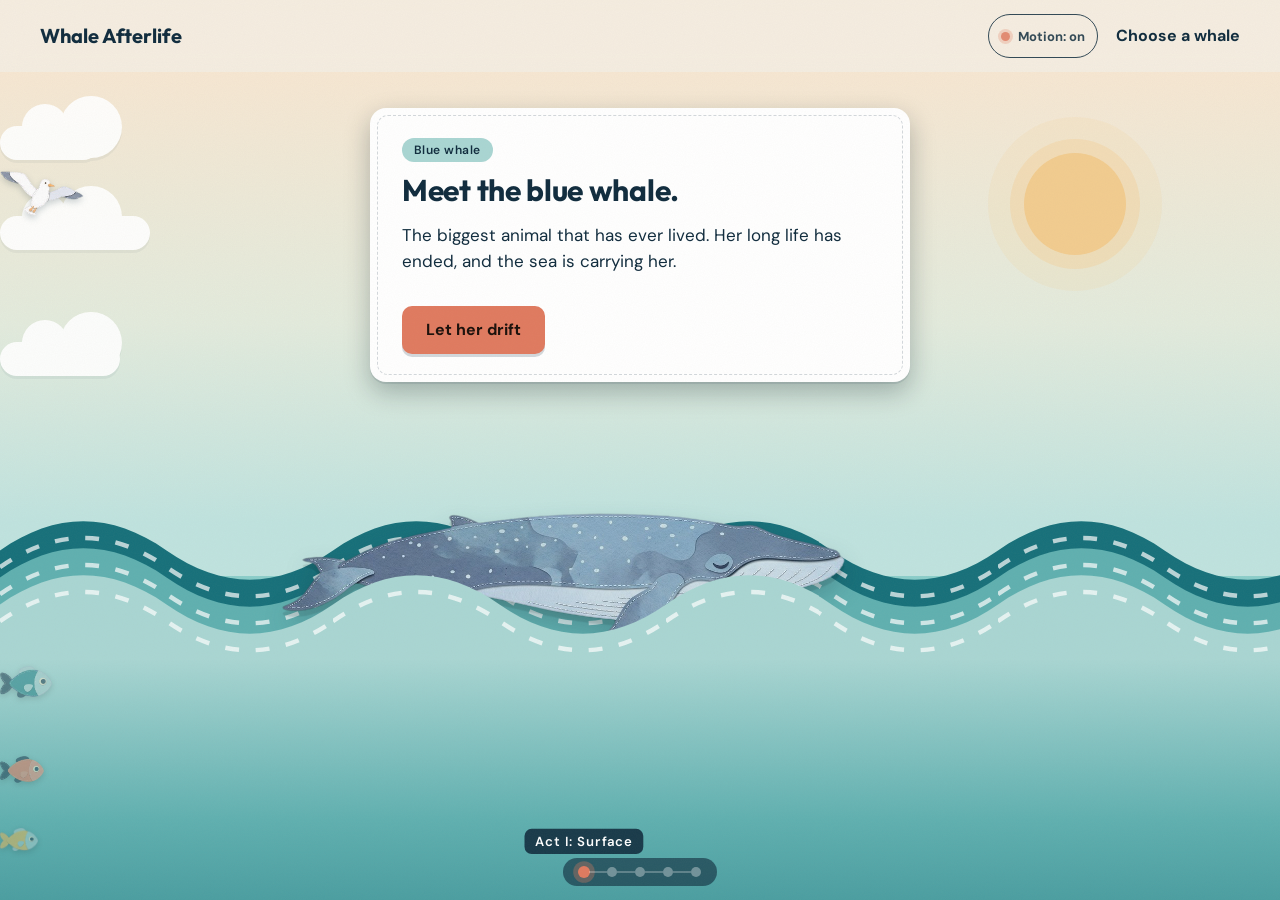
==== blue-whale.html @ c2fb545f "Quiet paper-theatre touch (curtain on scene changes, acts), Fin scenes replace each other with no sc" ====
<!doctype html>
<html lang="en">
<head>
  <meta charset="utf-8">
  <meta name="viewport" content="width=device-width, initial-scale=1">
  <title>Whale Afterlife · Blue whale</title>
  <meta name="description" content="A gentle, paper-cut story about the blue whale: she does not sink, she puffs up, and her story can go two very different ways.">
  <meta name="theme-color" content="#F4EEE3">
  <link rel="icon" type="image/svg+xml" href="favicon.svg">
  <link rel="preconnect" href="https://fonts.googleapis.com">
  <link rel="preconnect" href="https://fonts.gstatic.com" crossorigin>
  <link href="https://fonts.googleapis.com/css2?family=DM+Sans:wght@400;600;700&family=Outfit:wght@700&display=swap" rel="stylesheet">
  <script>
    /* motion preference: saved choice, else the system setting */
    (function () {
      var on;
      try { var m = localStorage.getItem('motion'); on = m ? m === 'on' : !matchMedia('(prefers-reduced-motion: reduce)').matches; }
      catch (e) { on = !matchMedia('(prefers-reduced-motion: reduce)').matches; }
      document.documentElement.setAttribute('data-motion', on ? 'on' : 'off');
    })();
  </script>
  <link rel="stylesheet" href="styles.css">
  <link rel="stylesheet" href="right.css">
  <link rel="stylesheet" href="blue.css">
</head>
<body class="page-right page-blue">

<a class="skip" href="#rw">Skip to the story</a>

<header class="nav" id="nav">
  <a class="logo" href="index.html" aria-label="Whale Afterlife, home">
    <span>Whale Afterlife</span>
  </a>
  <nav aria-label="Main">
    <button class="motion" id="motionToggle" type="button" aria-pressed="true" title="Turn animations on or off"><span class="motion__dot" aria-hidden="true"></span><span id="motionLabel">Motion: on</span></button>
    <a href="index.html#choose">Choose a whale</a>
  </nav>
</header>

<div class="stage-frame" id="stageFrame" aria-hidden="true"><i class="sf-drape sf-drape--l"></i><i class="sf-drape sf-drape--r"></i></div>

<main>
  <section class="rw" id="rw">

    <div class="rw-sky" aria-hidden="true">
      <i class="sun"></i><i class="cloud cl1"></i><i class="cloud cl2"></i><i class="cloud cl3"></i>
      <img class="gull gull--fly" data-sprite="gull-fly" alt="">
    </div>

    <!-- scene 1: open water -->
    <div class="rw-sea1" aria-hidden="true">
      <div class="rw-sea"></div>
      <div class="wave wave--b1" data-wave="#16707A"></div>
      <div class="wave wave--b2" data-wave="#5FB0B0"></div>
    </div>
    <div class="bubbles" data-bubbles="8" aria-hidden="true"></div>

    <!-- scene 2: a pebble beach in Alaska (switched on with one hard cut) -->
    <div class="bw-ak" aria-hidden="true">
      <div class="ak ak--far"></div>
      <div class="ak ak--near"></div>
      <div class="ak ak--forest"></div>
      <div class="ak ak--sea"></div>
      <img class="ak-berg" data-sprite="iceberg" alt="">
      <div class="ak-fill"></div>
      <div class="ak ak--beach"></div>
      <img class="ak-log" data-sprite="driftwood" alt="">
    </div>

    <!-- the whale, with the birds that visit her -->
    <div class="bw-group" id="group">
      <img class="bw-whale" id="whale" data-sprite="blue-whale" alt="A blue whale floating at the surface" width="1093" height="285">
      <img class="bird bird--gull1" data-sprite="gull-sit" alt="">
      <img class="bird bird--eagle" data-sprite="eagle-sit" alt="">
      <img class="bird bird--gull2" data-sprite="gull-sit" alt="">
      <img class="bird bird--raven" data-sprite="raven" alt="">
    </div>

    <div class="rw-front1" aria-hidden="true">
      <div class="wave wave--f1" data-wave="#A9D6D3" data-fill="linear-gradient(#A9D6D3 0, #5FB0B0 18vh, #16707A 50vh, #0F4A5C 100vh)"></div>
      <img class="swimmer r" style="--y: calc(var(--wl) + 14vh); --t: 44s; --d: -10s; --w: 52px" data-sprite="fish-teal" alt="">
      <img class="swimmer l" style="--y: calc(var(--wl) + 24vh); --t: 56s; --d: -28s; --w: 44px" data-sprite="fish-coral" alt="">
      <img class="swimmer r" style="--y: calc(var(--wl) + 32vh); --t: 62s; --d: -40s; --w: 38px" data-sprite="fish-mustard" alt="">
      <img class="bw-shark" data-sprite="shark" alt="">
      <img class="bw-fish bw-fish--1" data-sprite="fish-coral" alt="">
      <img class="bw-fish bw-fish--2" data-sprite="fish-mustard" alt="">
      <img class="bw-fish bw-fish--3" data-sprite="fish-teal" alt="">
    </div>

    <!-- people and machines on the beach -->
    <div class="bw-people" id="people" aria-hidden="true">
      <img class="pp tourist tourist--1" data-sprite="tourist-1" alt="">
      <img class="pp tourist tourist--2" data-sprite="tourist-2" alt="">
      <img class="pp tourist tourist--3" data-sprite="tourist-3" alt="">
      <img class="pp tourist tourist--4" data-sprite="tourist-4" alt="">
      <img class="pp crew-m crew-m--exc" data-sprite="excavator" alt="">
      <img class="pp crew-m crew-m--truck" data-sprite="dump-truck" alt="">
      <img class="pp crew-m crew-m--w1" data-sprite="worker-1" alt="">
      <img class="pp crew-m crew-m--w2" data-sprite="worker-2" alt="">
    </div>
    <div class="rw-hearts" id="hearts" aria-hidden="true"><i>♥</i><i>♥</i><i>♥</i><i>♥</i><i>♥</i></div>

    <h1 class="sr-only">The blue whale after death</h1>
    <h2 class="sr-only">The story, step by step</h2>
    <div class="caps caps--top rw-caps" aria-live="polite">
      <div class="cap paper-card" data-step="0">
        <span class="chip">Blue whale</span>
        <h3>Meet the blue whale.</h3>
        <p>The biggest animal that has ever lived. Her long life has ended, and the sea is carrying her.</p>
        <button class="btn btn--accent" data-act="start">Let her drift</button>
      </div>
      <div class="cap paper-card" data-step="1">
        <span class="chip">Doesn't sink</span>
        <h3>She puffs up like a balloon.</h3>
        <p>Gases make her body swell, so she floats for a long time instead of sinking.</p>
        <button class="btn btn--accent" data-act="ask">What happens next?</button>
      </div>
      <div class="cap paper-card" data-step="2">
        <span class="chip">A floating feast</span>
        <h3>Guests from the sky and the sea.</h3>
        <p>Gulls, an eagle and a raven land on her. Sharks and fish gather underneath. For them, she is a banquet.</p>
        <button class="btn btn--accent" data-act="a2">And then?</button>
      </div>
      <div class="cap paper-card" data-step="3">
        <span class="chip">Nothing is wasted</span>
        <h3>She feeds the whole sea.</h3>
        <p>Everything she leaves behind becomes a meal for someone. Even the biggest goodbye feeds many.</p>
        <div class="rw-actions">
          <button class="btn btn--accent" data-act="recap">Her story in short</button>
          <button class="btn btn--soft" data-act="shore2">Try the other way</button>
        </div>
      </div>
      <div class="cap paper-card" data-step="4">
        <span class="chip">Washed ashore</span>
        <h3>The waves bring her to Alaska.</h3>
        <p>She comes to rest on a quiet pebble beach, under snowy mountains.</p>
        <button class="btn btn--accent" data-act="b2">Who comes to see?</button>
      </div>
      <div class="cap paper-card" data-step="5">
        <span class="chip">Curious visitors</span>
        <h3>People come to see her.</h3>
        <p>Not everyone gets to meet a whale this big. They bring binoculars, cameras and warm coats.</p>
        <button class="btn btn--accent" data-act="b3">And then?</button>
      </div>
      <div class="cap cap--quiet paper-card" data-step="6">
        <span class="chip">A careful crew</span>
        <h3>She cannot stay on the beach.</h3>
        <p>So a careful crew takes her away piece by piece and recycles what they can.</p>
      </div>
      <div class="cap paper-card" data-step="7">
        <span class="chip">The beach is quiet again</span>
        <h3>Nothing was wasted.</h3>
        <p>People remember the day they saw the biggest animal on Earth, and the beach is clean and calm.</p>
        <div class="rw-actions">
          <button class="btn btn--accent" data-act="recap">Her story in short</button>
          <button class="btn btn--soft" data-act="animals2">Try the other way</button>
        </div>
      </div>
    </div>
  </section>

  <!-- the ending: both roads in short, and where to learn more -->
  
</main>

<!-- the choice: animals or the shore -->
<div class="modal" id="rwModal" role="dialog" aria-modal="true" aria-label="What happens next?" hidden>
  <div class="modal__backdrop" data-close></div>
  <div class="modal__box">
    <button class="modal__close" type="button" data-close aria-label="Close">×</button>
    <div id="flow" class="flow">
      <div class="flow-panel paper-card" id="q1">
        <p class="eyebrow">Your choice</p>
        <h2>What happens next?</h2>
        <p class="muted">A floating whale does not stay alone for long.</p>
        <div class="options">
          <button class="option" data-act="animals">
            <span class="option__title">Animals find her</span>
            <span class="option__sub">Birds, sharks and fish</span>
          </button>
          <button class="option" data-act="shore">
            <span class="option__title">The sea carries her ashore</span>
            <span class="option__sub">To a beach in Alaska</span>
          </button>
        </div>
      </div>
    </div>
  </div>
</div>

<nav class="journey" id="journey" aria-label="Story progress">
  <ol>
    <li><span>Act I: Surface</span></li>
    <li><span>Act II: Puffing up</span></li>
    <li><span>Act III: Her path</span></li>
    <li><span>Act IV: Visitors</span></li>
    <li><span>Act V: The end</span></li>
  </ol>
</nav>

<!-- the ending: the whole story in short, in its own window -->
<div class="modal" id="recapModal" role="dialog" aria-modal="true" aria-label="Her story, in short" hidden>
  <div class="modal__backdrop" data-close></div>
  <div class="modal__box">
    <button class="modal__close" type="button" data-close aria-label="Close">×</button>
    <div class="paper-card outro-card center">
        <p class="eyebrow">Her story, in short</p>
        <h2>Two roads, and nothing is wasted.</h2>
        <p>A blue whale does not sink at once. Gases lift her to the surface, and from there her story can go two ways.</p>
        <p class="road">At sea</p>
        <ol class="timeline" aria-label="The road at sea">
          <li><strong>Afloat</strong><span>Gases keep her at the surface</span></li>
          <li><strong>Guests</strong><span>Birds, sharks and fish come to feed</span></li>
          <li><strong>Later</strong><span>When the gas is gone she sinks and keeps feeding the deep</span></li>
        </ol>
        <p class="road">On the shore</p>
        <ol class="timeline" aria-label="The road to the shore">
          <li><strong>Ashore</strong><span>The waves bring her to a quiet beach</span></li>
          <li><strong>Visitors</strong><span>People come to see the biggest animal on Earth</span></li>
          <li><strong>Crew</strong><span>Experts take her away piece by piece</span></li>
        </ol>
        <p class="thanks">Thank you, biggest friend.</p>
        <div class="outro-actions">
          <a class="btn btn--accent" href="index.html#choose">Choose another whale</a>
          <a class="btn btn--soft" href="blue-whale.html">Watch again</a>
        </div>
        <p class="small">Want to read more? <a href="https://www.frontiersin.org/articles/10.3389/fmars.2020.00333/full" target="_blank" rel="noopener">Why dead whales float (Frontiers)</a> · <a href="https://www.livescience.com/59098-decomposed-sea-monster-just-a-whale.html" target="_blank" rel="noopener">Live Science</a> · <a href="https://www.fisheries.noaa.gov/feature-story/47-foot-fin-whale-found-washed-ashore-near-anchorage" target="_blank" rel="noopener">NOAA: a whale ashore near Anchorage</a> · <a href="https://adn.com/alaska-news/wildlife/2016/05/30/what-do-you-do-with-a-50-foot-long-whale-carcass-in-a-busy-harbor-town" target="_blank" rel="noopener">Anchorage Daily News</a></p>
      </div>
  </div>
</div>

<script src="stage.js"></script>
<script src="recap.js"></script>
<script src="blue.js"></script>
</body>
</html>
---- styles.css ----
/* ===== Whale Afterlife · Deep Reef tokens ===== */
:root {
  --primary: #0F2B3D;
  --on-primary: #FFFFFF;
  --secondary: #16707A;
  --tertiary: #E07A5F;
  --tertiary-hover: #D0664B;
  --on-tertiary: #1A0F0A;
  --soft: #A9D6D3;
  --on-soft: #0F2B3D;
  --bg: #F4EEE3;
  --surface: #FFFFFF;
  --surface-alt: #EAF3F1;
  --muted: #4E6470;
  --outline: #DCD5C8;

  --r-md: 10px;
  --r-lg: 16px;
  --shadow-card: 0 6px 20px rgba(15, 43, 61, .08);
  --shadow-paper: 0 2px 0 rgba(15, 43, 61, .10), 0 10px 26px rgba(5, 20, 32, .28);

  --font-head: "Outfit", system-ui, sans-serif;
  --font-body: "DM Sans", system-ui, sans-serif;

  --pad: 20px;
  --nav-h: 72px;
  --nav-bg: var(--bg);
  --nav-fg: var(--primary);
}

*, *::before, *::after { box-sizing: border-box; }
html { scroll-behavior: smooth; -webkit-text-size-adjust: 100%; }
body {
  margin: 0;
  background: var(--bg);
  color: var(--primary);
  font: 400 16px/1.6 var(--font-body);
  overflow-x: hidden;
}
img, svg { display: block; max-width: 100%; }
.sprite { position: absolute; width: 0; height: 0; overflow: hidden; }

/* subtle paper grain over everything */
body::after {
  content: "";
  position: fixed; inset: 0; z-index: 60; pointer-events: none;
  opacity: .10;
  background-image: url("data:image/svg+xml,%3Csvg xmlns='http://www.w3.org/2000/svg' width='220' height='220'%3E%3Cfilter id='n'%3E%3CfeTurbulence type='fractalNoise' baseFrequency='.9' numOctaves='2' seed='3'/%3E%3CfeColorMatrix values='0 0 0 0 .45  0 0 0 0 .4  0 0 0 0 .32  0 0 0 .55 0'/%3E%3C/filter%3E%3Crect width='220' height='220' filter='url(%23n)'/%3E%3C/svg%3E");
}

h1, h2, h3 { font-family: var(--font-head); font-weight: 700; margin: 0; }
h1 { font-size: clamp(38px, 7vw, 64px); line-height: 1.05; letter-spacing: -.02em; }
h2 { font-size: clamp(26px, 4vw, 40px); line-height: 1.12; letter-spacing: -.015em; }
h3 { font-size: clamp(20px, 2.6vw, 26px); line-height: 1.2; letter-spacing: -.01em; }
p { margin: 0 0 1em; }
a { color: var(--secondary); }
.muted { color: var(--muted); }
.small { font-size: 14px; color: var(--muted); margin: 22px 0 0; }
.wrap { width: min(1200px, 100% - var(--pad) * 2); margin-inline: auto; }
.narrow { width: min(720px, 100% - var(--pad) * 2); }
.center { text-align: center; }

:focus-visible { outline: 3px solid var(--secondary); outline-offset: 3px; border-radius: 6px; }
.skip { position: absolute; left: 12px; top: -60px; z-index: 100; background: var(--primary); color: #fff; padding: 10px 16px; border-radius: var(--r-md); }
.skip:focus { top: 12px; }

/* ===== Nav ===== */
.nav {
  position: fixed; inset: 0 0 auto 0; z-index: 50; height: var(--nav-h);
  display: flex; align-items: center; justify-content: space-between;
  padding-inline: max(var(--pad), calc((100vw - 1200px) / 2));
  background: color-mix(in srgb, var(--nav-bg) 88%, transparent);
  -webkit-backdrop-filter: blur(10px); backdrop-filter: blur(10px);
  color: var(--nav-fg);
  transition: background .5s, color .5s;
}
.nav a { color: inherit; text-decoration: none; font-weight: 700; }
.nav nav { display: flex; align-items: center; gap: 18px; }
.motion { display: inline-flex; align-items: center; gap: 8px; font: 700 13px/1 var(--font-body); color: inherit; background: transparent;
  border: 1.5px solid currentColor; border-radius: 9999px; padding: 8px 12px; cursor: pointer; opacity: .85; transition: opacity .2s, background-color .2s; }
.motion:hover { opacity: 1; background: color-mix(in srgb, currentColor 12%, transparent); }
.motion__dot { width: 9px; height: 9px; border-radius: 50%; background: var(--tertiary); box-shadow: 0 0 0 3px color-mix(in srgb, var(--tertiary) 30%, transparent); }
.motion[aria-pressed="false"] .motion__dot { background: var(--muted); box-shadow: none; }
.sr-only { position: absolute; width: 1px; height: 1px; margin: -1px; padding: 0; overflow: hidden; clip: rect(0 0 0 0); white-space: nowrap; border: 0; }
.nav .logo, .motion { min-height: 44px; }
.small a { display: inline-block; padding: 12px 4px; margin: -12px 0; }
@media (max-width: 480px) { .motion { padding: 7px 10px; } .nav nav { gap: 10px; } .nav nav a { display: none; } }
.logo { display: inline-flex; align-items: center; gap: 10px; font: 700 20px/1 var(--font-head); }
.logo svg { color: var(--secondary); transition: color .5s; }
body.in-story { --nav-bg: #0F2B3D; --nav-fg: #fff; }
body.in-story .logo svg { color: var(--soft); }

/* ===== Eyebrow, chips, buttons, paper cards ===== */
.eyebrow {
  font: 700 13px/1.2 var(--font-body); letter-spacing: .08em; text-transform: uppercase;
  color: var(--secondary); margin: 0 0 12px;
}
.chip {
  display: inline-block; background: var(--soft); color: var(--on-soft);
  font: 600 12px/1.2 var(--font-body); letter-spacing: .04em;
  padding: 5px 12px; border-radius: 9999px; margin-bottom: 10px;
}
.chip--quiet { background: var(--surface-alt); color: var(--muted); }

.btn {
  display: inline-flex; align-items: center; justify-content: center;
  min-height: 48px; padding: 14px 24px; border: 0; cursor: pointer;
  border-radius: var(--r-md); text-decoration: none;
  font: 700 16px/1.2 var(--font-body);
  transition: transform .15s ease, background-color .15s ease, box-shadow .15s ease;
  box-shadow: 0 3px 0 rgba(15, 43, 61, .18);
}
.btn:hover { transform: translateY(-2px); }
.btn:active { transform: translateY(1px); box-shadow: 0 1px 0 rgba(15, 43, 61, .18); }
.btn--accent { background: var(--tertiary); color: var(--on-tertiary); }
.btn--accent:hover { background: var(--tertiary-hover); }
.btn--soft { background: var(--soft); color: var(--on-soft); }

.paper-card {
  position: relative;
  background: var(--surface); color: var(--primary);
  border-radius: var(--r-lg); padding: 24px 26px;
  box-shadow: var(--shadow-paper);
}
.paper-card::before { /* stitched edge */
  content: ""; position: absolute; inset: 7px; border-radius: 11px;
  border: 1.5px dashed rgba(15, 43, 61, .18); pointer-events: none;
}
.paper-card > * { position: relative; }
.paper-card h2, .paper-card h3 { margin-bottom: .45em; }
.paper-card p:last-child { margin-bottom: 0; }

/* ===== Hero ===== */
.hero { padding: calc(var(--nav-h) + 56px) 0 230px; background: var(--bg); position: relative; }
.hero h1 { margin-bottom: 18px; }
.lede { font-size: clamp(17px, 2vw, 20px); line-height: 1.65; color: var(--muted); max-width: 620px; margin-bottom: 44px; }
.cards { display: grid; grid-template-columns: repeat(4, 1fr); gap: 24px; }
.card {
  position: relative; background: var(--surface); border-radius: var(--r-lg); padding: 24px;
  box-shadow: var(--shadow-card); display: flex; flex-direction: column;
  transition: transform .3s ease, box-shadow .3s ease;
}
.card::before { content: ""; position: absolute; inset: 7px; border-radius: 11px; border: 1.5px dashed var(--outline); pointer-events: none; }
.card > * { position: relative; }
.card--ready:hover { transform: translateY(-6px) rotate(-.6deg); box-shadow: 0 16px 34px rgba(15, 43, 61, .16); }
.card--ready:hover .card__art img { transform: translateX(6px) rotate(-2deg); }
.card__art { height: 110px; display: grid; place-items: center; margin: 6px 0 16px; background: var(--surface-alt); border-radius: var(--r-md); padding: 14px; overflow: hidden; }
.card__art img { width: 100%; height: auto; transition: transform .4s ease; filter: drop-shadow(0 4px 0 rgba(15, 43, 61, .12)); }
.card--soon .card__art img { filter: brightness(0) opacity(.1); }
.card h2 { font-size: 26px; margin-bottom: 6px; }
.card .muted { font-size: 15px; margin-bottom: 18px; }
.card__foot { margin-top: auto; display: flex; align-items: center; justify-content: space-between; gap: 10px; flex-wrap: wrap; }
.card__foot .chip { margin: 0; }
.card--soon { opacity: .85; }

/* ===== Story: shared ===== */
.story { position: relative; margin-top: -90px; overflow-x: clip; }
.story > section { position: relative; }
.story > section > .wrap { position: relative; z-index: 2; }
.story > section > .stage { z-index: 2; }

/* per-section gradient pieces so colours run continuously and sections can unlock later */
.s-surface { background: linear-gradient(#A9D6D3 0, #8CCFCB 100%); padding: 110px 0 120px; }
.s-descent { background: linear-gradient(#8CCFCB 0, #2F8E96 38%, #16707A 55%, #0F4A5C 82%, #0F3A4E 100%); }
.s-choices { background: linear-gradient(#0F3A4E 0, #0F2B3D 100%); padding: 110px 0 140px; }
.s-feast { background: linear-gradient(#0F2B3D 0, #0B2231 100%); }
.s-cave { background: linear-gradient(#0B2231 0, #0A1E2C 100%); }
.s-outro { background: #0A1E2C; padding: 100px 0 140px; }
.gated { display: none; }
body.unlocked .gate-feast, body.cave-open .gate-cave, body.finished .gate-outro { display: block; }
/* each scene replaces the last: nothing to scroll back to, no empty gaps between scenes */
body.unlocked .fin-lead, body.unlocked .s-surface, body.unlocked .s-descent, body.cave-open .s-feast { display: none; }

.scrub { height: var(--h, 300vh); }
.stage { position: sticky; top: 0; height: 100vh; height: 100dvh; overflow: hidden; }


/* surface: swimming whale + intro */
.surface-body { display: grid; gap: 34px; justify-items: center; }
.swim { position: relative; width: min(900px, 94vw); animation: bob 7s ease-in-out infinite; }
.swim > img:first-child { width: 100%; height: auto; filter: drop-shadow(0 6px 0 rgba(15, 43, 61, .12)) drop-shadow(0 18px 20px rgba(15, 43, 61, .25)); }
.swim__fish { position: absolute; width: 90px; height: auto; opacity: .95; filter: drop-shadow(0 4px 4px rgba(15, 43, 61, .25)); }
.swim__fish.f1 { left: 4%; top: 78%; animation: dart 6s ease-in-out infinite alternate; }
.swim__fish.f2 { left: 22%; top: 96%; width: 60px; animation: dart 8s ease-in-out -2s infinite alternate; }
.swim__fish.f3 { right: 6%; top: -10%; width: 52px; animation: dart 7s ease-in-out -4s infinite alternate-reverse; }
@keyframes bob { 0%, 100% { transform: translateY(0) rotate(-.6deg); } 50% { transform: translateY(-14px) rotate(.8deg); } }
@keyframes dart { from { transform: translateX(-14px) translateY(0); } to { transform: translateX(26px) translateY(-8px); } }
.intro-card { max-width: 560px; text-align: center; }
.hint { color: var(--secondary); font-weight: 700; margin-top: 14px; animation: nudge 1.8s ease-in-out infinite; }
@keyframes nudge { 50% { transform: translateY(6px); } }

/* captions */
.caps { position: absolute; left: 0; right: 0; z-index: 4; display: flex; justify-content: center; padding-inline: var(--pad); pointer-events: none; }
.caps--bottom { bottom: calc(7vh + 30px); }
.caps--bottom .cap { bottom: 0; }
.caps--top .cap { top: 0; }
.caps--top { top: calc(var(--nav-h) + 4vh); }
.cap { position: absolute; width: min(500px, 100%); opacity: 0; transform: translateY(14px) scale(.98); transition: opacity .3s ease, transform .3s ease; }
.caps--top .cap { transform: translateY(-14px) scale(.98); }
.cap.on { opacity: 1; transform: none; }

/* descent */
.fall { position: absolute; inset: 0; display: grid; place-items: center; }
.fall img { width: min(82vw, 800px, 120vh); height: auto; will-change: transform; filter: drop-shadow(0 6px 0 rgba(0, 0, 0, .12)) drop-shadow(0 20px 22px rgba(0, 0, 0, .3)); }

/* choices */
.flow { position: relative; }
.flow-panel { animation: rise .5s ease both; }
.flow-panel[hidden] { display: none; }
@keyframes rise { from { opacity: 0; transform: translateY(16px); } }
.options { display: grid; grid-template-columns: 1fr 1fr; gap: 16px; margin-top: 22px; }
.option {
  text-align: left; cursor: pointer; font: inherit; color: var(--primary);
  background: var(--surface-alt); border: 2px solid transparent; border-radius: var(--r-md);
  padding: 20px; display: grid; gap: 4px; transition: transform .15s ease, border-color .15s ease, background-color .15s ease;
}
.option:hover { transform: translateY(-3px); border-color: var(--secondary); background: #fff; }
.option__title { font: 700 20px/1.2 var(--font-head); }
.option__sub { color: var(--muted); font-size: 15px; }
.flow-panel .btn { margin-top: 20px; }

/* feast */
.whale-wrap {
  position: absolute; left: 50%; bottom: 13vh; z-index: 3;
  width: min(94vw, 1100px, 150vh); aspect-ratio: 1835 / 467;
  margin-left: calc(min(94vw, 1100px, 150vh) / -2);
  --eat: -14;
  will-change: transform;
}
.whale-wrap > * { position: absolute; inset: 0; width: 100%; height: 100%; }
.whale-wrap .body {
  filter: drop-shadow(0 6px 0 rgba(0, 0, 0, .14)) drop-shadow(0 16px 18px rgba(0, 0, 0, .32));
  -webkit-mask-image: linear-gradient(to right, transparent calc(var(--eat) * 1%), #000 calc(var(--eat) * 1% + 14%));
          mask-image: linear-gradient(to right, transparent calc(var(--eat) * 1%), #000 calc(var(--eat) * 1% + 14%));
}
.whale-wrap .skeleton {
  filter: drop-shadow(0 4px 0 rgba(0, 0, 0, .18)) drop-shadow(0 10px 12px rgba(0, 0, 0, .3));
  /* only visible where the body has been eaten away */
  -webkit-mask-image: linear-gradient(to right, #000 calc(var(--eat) * 1%), transparent calc(var(--eat) * 1% + 14%));
          mask-image: linear-gradient(to right, #000 calc(var(--eat) * 1%), transparent calc(var(--eat) * 1% + 14%));
}
.swarm {
  inset: auto; top: 12%; left: calc(var(--eat) * 1%); width: 17%; height: 70%;
  transform: translateX(-50%); opacity: 0; transition: opacity .3s; pointer-events: none;
}
.swarm.on { opacity: 1; }
.sf { position: absolute; width: 56%; height: auto; filter: drop-shadow(0 3px 3px rgba(0, 0, 0, .3));
  animation: swimFwd var(--sd, 3s) linear infinite, tailWag .9s ease-in-out infinite alternate; animation-delay: var(--sdl, 0s), 0s; }
.s1 { left: 0; top: 4%; --sd: 3.1s; --sdl: -.4s; }
.s2 { left: 38%; top: 26%; width: 46%; --sd: 2.6s; --sdl: -1.2s; }
.s3 { left: 6%; top: 46%; width: 50%; --sd: 3.4s; --sdl: -2s; }
.s4 { left: 44%; top: 64%; width: 40%; --sd: 2.9s; --sdl: -.9s; }
.s5 { left: 0; top: 82%; width: 38%; --sd: 3.7s; --sdl: -2.6s; }
.s6 { left: 40%; top: 84%; width: 36%; --sd: 2.4s; --sdl: -1.5s; }
@keyframes swimFwd {
  0%   { translate: -46px 0; opacity: 0; }
  14%  { opacity: 1; }
  86%  { opacity: 1; }
  100% { translate: 46px -3px; opacity: 0; }
}
@keyframes tailWag { from { transform: translateY(-3px) rotate(-2deg); } to { transform: translateY(3px) rotate(2deg); } }


/* outro */
.outro-card { padding: 38px 34px 34px; }
.outro-actions { display: flex; gap: 14px; justify-content: center; flex-wrap: wrap; margin-top: 26px; }
.outro-card .btn { margin-top: 0; }
.footer { background: var(--primary); color: #fff; padding: 64px 24px; text-align: center; font-size: 14px; }
.footer p { margin: 0; opacity: .8; }

/* ===== Ambient fixed layers ===== */
.rays, .snow, .depth { opacity: 0; transition: opacity .6s ease; pointer-events: none; }
.rays {
  position: fixed; inset: 0; z-index: 1;
  background: repeating-linear-gradient(104deg, rgba(255, 255, 255, .1) 0 46px, rgba(255, 255, 255, 0) 46px 150px);
  -webkit-mask-image: linear-gradient(#000, transparent 75%); mask-image: linear-gradient(#000, transparent 75%);
}
.snow { position: fixed; inset: 0; z-index: 1; overflow: hidden; }
.snow i { position: absolute; bottom: -12px; border-radius: 50%; background: #fff; animation: rise-snow linear infinite; }
@keyframes rise-snow { to { transform: translate3d(var(--dx, 20px), -112vh, 0); } }
body.in-story .snow { opacity: .55; }

/* depth gauge */
.depth {
  position: fixed; right: 14px; top: 50%; transform: translateY(-50%); z-index: 40;
  display: grid; grid-template-columns: 14px auto; grid-template-rows: auto auto; column-gap: 8px; align-items: stretch;
  color: #fff; font: 600 12px/1 var(--font-body);
  background: rgba(15, 43, 61, .6); padding: 12px 10px; border-radius: 14px; -webkit-backdrop-filter: blur(6px); backdrop-filter: blur(6px);
}
.depth.show { opacity: 1; }
.depth__track { position: relative; width: 6px; height: 36vh; background: rgba(255, 255, 255, .25); border-radius: 6px; margin-inline: auto; }
.depth__fill { position: absolute; inset: 0 0 auto 0; height: calc(var(--d, 0) * 100%); background: var(--soft); border-radius: 6px; }
.depth__dot { position: absolute; left: 50%; top: calc(var(--d, 0) * 100%); width: 16px; height: 16px; margin: -8px 0 0 -8px; border-radius: 50%; background: var(--tertiary); box-shadow: 0 0 0 3px rgba(255, 255, 255, .85); }
.depth__ticks { list-style: none; margin: 0; padding: 0; display: flex; flex-direction: column; justify-content: space-between; height: 36vh; }
.depth__now { grid-column: 1 / -1; margin: 10px 0 0; text-align: center; font-size: 14px; white-space: nowrap; }
.depth__now span { font: 700 18px/1 var(--font-head); }

/* reveal on scroll */
.reveal { opacity: 0; transform: translateY(24px); transition: opacity .8s ease, transform .8s ease; }
.reveal.in { opacity: 1; transform: none; }

/* ===== Responsive ===== */
@media (max-width: 1000px) { .cards { grid-template-columns: repeat(2, 1fr); } }
@media (max-width: 900px) { .depth__ticks { display: none; } .depth { grid-template-columns: 1fr; justify-items: center; right: 8px; } .depth__track { height: 30vh; } }
@media (max-width: 640px) {
  :root { --nav-h: 64px; }
  .cards { grid-template-columns: 1fr; }
  .options { grid-template-columns: 1fr; }
  .paper-card { padding: 20px 20px; }
  .depth { right: 6px; padding: 10px 6px; }
  .depth__ticks { display: none; }
  .depth__track { height: 30vh; }
  .caps .cap { width: min(100% - 34px, 500px); }
  .whale-wrap { width: 106vw; margin-left: -53vw; bottom: 22vh; }
  .fall img { width: 104vw; }
  }

html[data-motion="off"] { scroll-behavior: auto; }
html[data-motion="off"] *, html[data-motion="off"] *::before, html[data-motion="off"] *::after { animation: none !important; transition-duration: .01ms !important; }
html[data-motion="off"] .reveal { opacity: 1; transform: none; }
html[data-motion="off"] .snow { display: none; }

/* programmatic focus on step headings: keep it quiet */
.flow-panel h2:focus { outline: none; }


/* ===== sprite scenery ===== */
/* waves at the surface: three mirror-tiled paper layers */
.waves { position: absolute; left: 0; right: 0; top: 0; height: 150px; z-index: 1; transform: translateY(-62%); pointer-events: none;
  -webkit-mask-image: linear-gradient(#000 66%, transparent); mask-image: linear-gradient(#000 66%, transparent); }
.wv { position: absolute; left: -10%; width: 120%; background-repeat: repeat-x; background-size: auto 100%; animation: sway 12s ease-in-out infinite alternate; }
.wv3 { top: 0;    height: 112px; background-image: url("assets/sprites/waves-3-tile.png"); animation-duration: 15s; }
.wv2 { top: 18px; height: 104px; background-image: url("assets/sprites/waves-2-tile.png"); animation-duration: 11s; animation-direction: alternate-reverse; }
.wv1 { top: 36px; height: 100px; background-image: url("assets/sprites/waves-1-tile.png"); animation-duration: 13s; }
@keyframes sway { from { transform: translateX(-70px); } to { transform: translateX(70px); } }

/* seafloor: three mirror-tiled sand layers, darkened a little for depth */
.sd { position: absolute; left: 0; right: 0; bottom: 0; background-repeat: repeat-x; background-size: auto 100%; pointer-events: none; filter: brightness(.8) saturate(.9); }
.sd-back  { height: 23vh; background-image: url("assets/sprites/sand-back-tile.png");  z-index: 2; }
.sd-mid   { height: 17vh; background-image: url("assets/sprites/sand-mid-tile.png");   z-index: 2; }
.sd-front { height: 11vh; background-image: url("assets/sprites/sand-front-tile.png"); z-index: 4; filter: brightness(.9) saturate(.95); }
.s-cave .sd-back, .s-cave .sd-mid { z-index: 3; }   /* anemones (z4) stand in front of the dunes, behind the front sand (z5) */
.s-cave .sd-front { z-index: 5; }
.crab { position: absolute; left: 3%; bottom: 7vh; width: clamp(56px, 8vw, 110px); height: auto; z-index: 5; opacity: 0; filter: drop-shadow(0 4px 4px rgba(0, 0, 0, .35)); }
.star { position: absolute; height: auto; z-index: 6; filter: drop-shadow(0 3px 3px rgba(0, 0, 0, .35)); }
.star--feast { right: 6%; bottom: 3vh; width: clamp(40px, 5vw, 72px); opacity: 0; transform: rotate(12deg); }
.star--cave { left: 15%; bottom: 2.5vh; width: clamp(40px, 5vw, 72px); transform: rotate(-14deg); }

/* reef scene: arch of ribs, everything positioned in % of the arch box */
.cave { position: absolute; inset: 0; z-index: 1; }
.cave-glow { position: absolute; inset: 0; background: radial-gradient(ellipse 48% 52% at 50% 68%, rgba(242, 204, 143, .40), rgba(224, 122, 95, .12) 55%, transparent 78%); }
.ribs { position: absolute; left: 0; right: 0; margin-inline: auto; bottom: 9vh; width: min(86vw, 92vh); aspect-ratio: 529 / 392; }
.rib-back, .rib-front { position: absolute; height: auto; filter: drop-shadow(0 6px 10px rgba(0, 0, 0, .35)); }
.rib-back { left: 11%; bottom: 0; width: 78%; z-index: 1; opacity: .95; }
.rib-front { left: 0; bottom: 0; width: 100%; z-index: 2; }
.pop { position: absolute; z-index: 3; translate: -50% -100%; transform-origin: 50% 100%; scale: 0; pointer-events: none; transition: scale .8s cubic-bezier(.34, 1.56, .64, 1); }
.pop img { display: block; width: 100%; height: auto; transform-origin: 50% 100%; animation: swayTall 3.6s ease-in-out infinite alternate; filter: drop-shadow(0 3px 4px rgba(0, 0, 0, .3)); }
.pop--worm { width: 6.5%; }
.pop--anemone { width: 20%; z-index: 4; }
.pop--anemone img { animation-duration: 4.6s; }
@keyframes swayTall { from { transform: rotate(-4deg); } to { transform: rotate(4deg); } }
.octo { position: absolute; z-index: 7; left: 50%; margin-left: -15%; width: 30%; bottom: -3%; height: auto; transform: translateX(70vw); filter: drop-shadow(0 8px 10px rgba(0, 0, 0, .35)); animation: bobSmall 3.6s ease-in-out infinite; }
@keyframes bobSmall { 50% { translate: 0 -8px; } }
.eggs { position: absolute; z-index: 6; left: 22%; bottom: -2%; width: 9%; height: auto; transform-origin: 50% 100%; scale: 0; transition: scale .8s cubic-bezier(.34, 1.56, .64, 1); filter: drop-shadow(0 4px 5px rgba(0, 0, 0, .35)); }
.jelly { position: absolute; z-index: 1; right: 4%; top: 17%; width: clamp(54px, 7vw, 110px); height: auto; opacity: .9; animation: jellyBob 7s ease-in-out infinite; filter: drop-shadow(0 0 18px rgba(244, 166, 160, .45)); }
@keyframes jellyBob { 50% { translate: 0 -26px; } }
.sparkles { position: absolute; inset: 0; z-index: 8; opacity: 0; pointer-events: none; }
.spark { position: absolute; background: #F2CC8F; clip-path: polygon(50% 0, 62% 38%, 100% 50%, 62% 62%, 50% 100%, 38% 62%, 0 50%, 38% 38%); animation: twinkle 2.4s ease-in-out infinite; }
@keyframes twinkle { 0%, 100% { opacity: .25; transform: scale(.7); } 50% { opacity: 1; transform: scale(1.1); } }
@media (max-width: 640px) { .ribs { width: 104vw; bottom: 12vh; left: 50%; right: auto; margin-inline: 0; translate: -50% 0; } }
.pop--off { display: none; }


/* ===== copy additions ===== */
.aside { font-size: 15px; font-style: italic; color: var(--muted); margin: -26px 0 44px; max-width: 620px; }
.flow-panel > .muted { margin: -2px 0 0; }
.timeline { list-style: none; margin: 24px 0 0; padding: 0; display: grid; grid-template-columns: repeat(3, 1fr); gap: 10px; text-align: center; }
.timeline li { background: var(--surface-alt); border-radius: var(--r-md); padding: 14px 10px; }
.timeline strong { display: block; font: 700 19px/1.2 var(--font-head); color: var(--secondary); margin-bottom: 4px; }
.timeline span { font-size: 14px; color: var(--muted); line-height: 1.35; display: block; }
.thanks { font: 700 24px/1.2 var(--font-head); color: var(--primary); margin: 28px 0 0; }
.road { font: 700 13px/1 var(--font-body); letter-spacing: .08em; text-transform: uppercase; color: var(--secondary); margin: 26px 0 0; }
.road + .timeline { margin-top: 10px; }
.s-outro[hidden] { display: none; }
@media (max-width: 640px) { .timeline { grid-template-columns: 1fr; } .aside { margin: -30px 0 36px; } }


/* ===== button-driven stages ===== */
.s-feast .stage, .s-cave .stage { position: relative; }
.s-feast .whale-wrap { transform: translateY(-86vh) rotate(14deg); }

.cap .btn { margin-top: 14px; opacity: 0; transform: translateY(6px); pointer-events: none;
  transition: opacity .22s, transform .22s, background-color .15s, box-shadow .15s; }
.cap.ready .btn { opacity: 1; transform: none; pointer-events: auto; }
.cap.ready .btn:hover { transform: translateY(-2px); }
.cap.ready .btn--accent { animation: btnPulse 2.4s ease-in-out infinite; }
@keyframes btnPulse { 50% { box-shadow: 0 3px 0 rgba(15, 43, 61, .18), 0 0 0 7px rgba(224, 122, 95, .28); } }
.cap { pointer-events: none; }
.cap.on { pointer-events: auto; }

/* ===== cute details ===== */
/* rising bubbles */
.bubbles { position: absolute; inset: 0; z-index: 1; overflow: hidden; pointer-events: none; }
.bub { position: absolute; bottom: -24px; border-radius: 50%; border: 1.5px solid rgba(255, 255, 255, .65); background: rgba(255, 255, 255, .14);
  animation: bubUp linear infinite; }
.bub::after { content: ""; position: absolute; left: 22%; top: 18%; width: 24%; height: 24%; border-radius: 50%; background: rgba(255, 255, 255, .7); }
@keyframes bubUp { 0% { transform: translate3d(0, 0, 0); opacity: 0; } 8% { opacity: 1; } 100% { transform: translate3d(var(--dx, 16px), -112vh, 0); opacity: .9; } }

/* far-away fish crossing the stage */
.swimmer { position: absolute; left: 0; top: var(--y, 30%); width: var(--w, 40px); height: auto; z-index: 1; opacity: .55; pointer-events: none;
  animation: crossR var(--t, 50s) linear infinite; animation-delay: var(--d, 0s); filter: blur(.3px) drop-shadow(0 2px 3px rgba(0, 0, 0, .25)); }
.swimmer.l { animation-name: crossL; }
@keyframes crossR { 0% { transform: translate(-14vw, 0); } 50% { transform: translate(52vw, -14px); } 100% { transform: translate(112vw, 0); } }
@keyframes crossL { 0% { transform: translate(112vw, 0) scaleX(-1); } 50% { transform: translate(52vw, 12px) scaleX(-1); } 100% { transform: translate(-14vw, 0) scaleX(-1); } }

/* extra jellyfish */
.jelly--d1 { left: 7%; right: auto; top: 22%; width: clamp(44px, 6vw, 84px); animation-duration: 8s; }
.jelly--d2 { right: 8%; top: 54%; width: clamp(34px, 4.5vw, 64px); opacity: .7; animation-duration: 9s; animation-delay: -3s; }
.jelly--c2 { left: 3%; right: auto; top: 50%; width: clamp(38px, 4.6vw, 76px); opacity: .8; animation-duration: 9s; animation-delay: -4s; }

/* more fish on the surface */
.swim__fish.f4 { left: 46%; top: 108%; width: 44px; animation: dart 9s ease-in-out -1s infinite alternate; }
.swim__fish.f5 { right: 24%; top: 92%; width: 36px; animation: dart 6.5s ease-in-out -5s infinite alternate-reverse; }

/* scavengers on the sand */
.crab { animation: scuttle .9s ease-in-out infinite alternate; }
@keyframes scuttle { from { translate: 0 0; rotate: -2deg; } to { translate: 0 -3px; rotate: 2deg; } }
.crab--b { left: auto; right: 16%; bottom: 6vh; width: clamp(46px, 6.5vw, 90px); scale: -1 1; }
.crab--cave { opacity: 1; left: auto; right: 17%; bottom: 3vh; width: clamp(50px, 6.5vw, 90px); scale: -1 1; z-index: 6; }
.star--feast2 { left: 19%; bottom: 3vh; width: clamp(34px, 4.5vw, 62px); opacity: 0; transform: rotate(-18deg); }

.star { animation: starWiggle 4.5s ease-in-out infinite; }
@keyframes starWiggle { 50% { translate: 0 -3px; } }
.eggs--b { left: auto; right: 22%; bottom: -3%; width: 6.5%; }

/* "nom nom" while the fish eat */
.noms { position: absolute; inset: 0; z-index: 8; pointer-events: none; }
.nom { position: absolute; font: 700 14px/1 var(--font-body); letter-spacing: .02em; color: #fff; text-shadow: 0 1px 3px rgba(0, 0, 0, .55);
  animation: nomUp 1.7s ease-out forwards; white-space: nowrap; }
@keyframes nomUp { 0% { opacity: 0; transform: translateY(0) scale(.8); } 20% { opacity: 1; } 100% { opacity: 0; transform: translateY(-48px) scale(1.1); } }

/* happy hearts around the octopus */
.hearts { position: absolute; left: 50%; bottom: 42%; width: 0; height: 0; z-index: 9; pointer-events: none; }
.hearts i { position: absolute; left: calc(var(--x, 0) * 1px); bottom: 0; font-style: normal; font-size: var(--s, 22px); line-height: 1; color: #F4A6A0; opacity: 0; }
.ribs.happy .hearts i { animation: heartUp 3.6s ease-in infinite; animation-delay: var(--d, 0s); }
.hearts i:nth-child(1) { --x: -48; --s: 20px; --d: 0s; --dx: -14px; }
.hearts i:nth-child(2) { --x: -12; --s: 26px; --d: .8s; --dx: 10px; }
.hearts i:nth-child(3) { --x: 30; --s: 18px; --d: 1.6s; --dx: -8px; }
.hearts i:nth-child(4) { --x: 58; --s: 24px; --d: 2.3s; --dx: 14px; }
.hearts i:nth-child(5) { --x: 8; --s: 16px; --d: 3s; --dx: 6px; }
@keyframes heartUp { 0% { opacity: 0; transform: translate(0, 0) scale(.5); } 15% { opacity: 1; } 100% { opacity: 0; transform: translate(var(--dx, 10px), -120px) scale(1.15); } }

html[data-motion="off"] .swimmer, html[data-motion="off"] .bub { display: none; }
@media (max-width: 640px) { .swim__fish.f4, .swim__fish.f5 { display: none; } }


/* ===== more details ===== */
/* hero: bubbles tinted for the sand background, sleepy zzz on the unfinished whales */
.hero .bubbles { z-index: 0; }
.hero .bub { border-color: rgba(22, 112, 122, .35); background: rgba(169, 214, 211, .25); }
.hero .wrap { position: relative; z-index: 1; }
.card--soon .card__art { position: relative; }
.card--soon .card__art::after { content: "z Z z"; position: absolute; right: 16%; top: 6px; font: 700 15px/1 var(--font-head); letter-spacing: .22em; color: var(--secondary);
  opacity: 0; animation: zzz 3.6s ease-in-out infinite; }
@keyframes zzz { 0% { opacity: 0; transform: translate(0, 10px); } 45% { opacity: .75; } 100% { opacity: 0; transform: translate(12px, -12px); } }

/* whale spout at the surface */
.spout { position: absolute; left: 69%; top: 9%; width: 0; height: 0; pointer-events: none; z-index: 3; }
.spout i { position: absolute; left: 0; top: 0; width: 11px; height: 11px; border-radius: 50%; background: #fff; opacity: 0;
  box-shadow: 0 0 8px rgba(255, 255, 255, .8); animation: spoutUp 6s ease-out infinite; }
.spout i:nth-child(1) { --dx: -8px; --h: -92px; animation-delay: 0s; }
.spout i:nth-child(2) { --dx: 6px; --h: -104px; animation-delay: .08s; width: 13px; height: 13px; }
.spout i:nth-child(3) { --dx: -22px; --h: -78px; animation-delay: .16s; }
.spout i:nth-child(4) { --dx: 20px; --h: -82px; animation-delay: .2s; }
.spout i:nth-child(5) { --dx: 0px; --h: -118px; animation-delay: .1s; width: 9px; height: 9px; }
.spout i:nth-child(6) { --dx: -34px; --h: -60px; animation-delay: .3s; width: 8px; height: 8px; }
.spout i:nth-child(7) { --dx: 34px; --h: -64px; animation-delay: .34s; width: 8px; height: 8px; }
.spout i:nth-child(8) { --dx: 12px; --h: -96px; animation-delay: .24s; width: 10px; height: 10px; }
@keyframes spoutUp { 0% { opacity: 0; transform: translate(0, 0) scale(.5); } 3% { opacity: .95; } 14% { opacity: .9; transform: translate(var(--dx), var(--h)) scale(1.05); }
  26% { opacity: 0; transform: translate(calc(var(--dx) * 1.5), calc(var(--h) + 46px)) scale(.7); } 100% { opacity: 0; } }

/* glints on the waves */
.glint { position: absolute; z-index: 3; background: #fff; pointer-events: none; opacity: 0; animation: twinkle 3s ease-in-out infinite;
  clip-path: polygon(50% 0, 60% 40%, 100% 50%, 60% 60%, 50% 100%, 40% 60%, 0 50%, 40% 40%); }

/* sunbeams drift slowly */
.rays { animation: raysDrift 22s ease-in-out infinite alternate; }
@keyframes raysDrift { from { background-position: 0 0; } to { background-position: 150px 0; } }

/* click reactions */
.crab, .star, .jelly, .octo, .eggs, .swim__fish, .pop img, .sf { cursor: pointer; }
.crab, .star, .jelly, .octo, .eggs, .swim__fish, .pop img, .shark { pointer-events: auto; }
.poked:not(.pop) { animation: poke .65s ease !important; }
.pop.poked img { animation: squish .65s ease !important; }
@keyframes poke { 0% { translate: 0 0; rotate: 0deg; } 30% { translate: 0 -18px; rotate: 10deg; } 60% { translate: 0 3px; rotate: -7deg; } 100% { translate: 0 0; rotate: 0deg; } }
@keyframes squish { 0% { transform: scale(1, 1); } 30% { transform: scale(1.3, .72); } 60% { transform: scale(.88, 1.18); } 100% { transform: scale(1, 1); } }
.floaty { position: fixed; z-index: 70; font: 700 15px/1 var(--font-body); color: #fff; text-shadow: 0 1px 3px rgba(0, 0, 0, .65); pointer-events: none;
  translate: -50% -50%; animation: floatUp 1.4s ease-out forwards; white-space: nowrap; }
@keyframes floatUp { 0% { opacity: 0; margin-top: 0; } 15% { opacity: 1; } 100% { opacity: 0; margin-top: -58px; } }

/* bubbles that follow the pointer */
.trail { position: fixed; z-index: 55; border-radius: 50%; border: 1.5px solid rgba(255, 255, 255, .75); background: rgba(255, 255, 255, .18); pointer-events: none;
  translate: -50% -50%; animation: trailUp 1.3s ease-out forwards; }
@keyframes trailUp { 0% { opacity: 0; transform: translate(0, 0) scale(.6); } 15% { opacity: 1; } 100% { opacity: 0; transform: translate(var(--dx, 0), -46px) scale(1.15); } }

/* sand puff when she lands */
.puff { position: absolute; border-radius: 50%; pointer-events: none; opacity: 0;
  background: radial-gradient(circle at 40% 40%, rgba(236, 220, 186, .8), rgba(190, 166, 122, 0) 72%); animation: puffOut 1.9s ease-out forwards; }
@keyframes puffOut { 0% { opacity: 0; transform: translate(0, 0) scale(.4); } 20% { opacity: .85; } 100% { opacity: 0; transform: translate(var(--dx), var(--dy)) scale(1.7); } }

/* the octopus wriggles now and then */
.octo { animation: bobSmall 3.6s ease-in-out infinite, wriggle 8s ease-in-out infinite; }
@keyframes wriggle { 0%, 84%, 100% { rotate: 0deg; scale: 1; } 88% { rotate: -3.5deg; scale: 1.03 .98; } 92% { rotate: 3.5deg; scale: .98 1.03; } 96% { rotate: -2deg; scale: 1; } }

/* finale confetti */
.conf { position: fixed; bottom: -30px; z-index: 65; pointer-events: none; font-style: normal; line-height: 1; opacity: 0; animation: confUp linear forwards; }
@keyframes confUp { 0% { opacity: 0; transform: translate(0, 0) rotate(0deg); } 10% { opacity: 1; } 100% { opacity: 0; transform: translate(var(--dx, 0), -108vh) rotate(50deg); } }

/* little sprite icons inside the chips */
.chip { display: inline-flex; align-items: center; gap: 6px; }
.chip__icon { height: 17px; width: auto; margin: -4px 0 -4px -5px; }

/* subtle pointer parallax (set from JS) */


/* story progress pill */
.journey { position: fixed; left: 50%; bottom: 14px; translate: -50% 0; z-index: 46; padding: 9px 16px; border-radius: 9999px;
  background: rgba(15, 43, 61, .62); -webkit-backdrop-filter: blur(6px); backdrop-filter: blur(6px);
  opacity: 0; pointer-events: none; transition: opacity .6s ease; }
.journey.show { opacity: 1; }
.journey ol { display: flex; align-items: center; list-style: none; margin: 0; padding: 0; }
.journey li { position: relative; width: 10px; height: 10px; margin-left: 18px; border-radius: 50%; background: rgba(255, 255, 255, .35); transition: background-color .4s, transform .4s, box-shadow .4s; }
.journey li:first-child { margin-left: 0; }
.journey li + li::before { content: ""; position: absolute; right: 100%; top: 50%; width: 18px; height: 2px; translate: 0 -50%; background: rgba(255, 255, 255, .25); transition: background-color .4s; }
.journey li.done { background: var(--soft); }
.journey li.done + li::before, .journey li.on::before { background: var(--soft); }
.journey li.on { background: var(--tertiary); box-shadow: 0 0 0 4px rgba(224, 122, 95, .32); transform: scale(1.2); }
.journey span { position: absolute; bottom: 20px; left: 50%; translate: -50% 0; white-space: nowrap; font: 600 11px/1 var(--font-body); letter-spacing: .04em; color: #fff;
  background: rgba(15, 43, 61, .88); padding: 5px 9px; border-radius: 6px; opacity: 0; transition: opacity .3s; }
.journey li.on span { opacity: 1; }
html[data-motion="off"] .glint, html[data-motion="off"] .spout { display: none; }
@media (max-width: 640px) { .journey { bottom: 10px; padding: 8px 12px; } .journey li { margin-left: 14px; } .journey li + li::before { width: 14px; } }


/* ===== choice popup ===== */
.modal { position: fixed; inset: 0; z-index: 80; display: grid; place-items: center; padding: 20px; }
.modal[hidden] { display: none; }
.modal__backdrop { position: absolute; inset: 0; background: rgba(6, 20, 30, .30); -webkit-backdrop-filter: blur(2px); backdrop-filter: blur(2px); opacity: 0; transition: opacity .35s ease; }
.modal__box { position: relative; width: min(640px, 100%); max-height: calc(100dvh - 40px); overflow: auto; opacity: 0; transform: translateY(20px) scale(.97); transition: opacity .35s ease, transform .35s ease; }
.modal.open .modal__backdrop { opacity: 1; }
.modal.open .modal__box { opacity: 1; transform: none; }
.modal__close { position: absolute; top: 12px; right: 14px; z-index: 3; width: 36px; height: 36px; border-radius: 50%; border: 0; cursor: pointer;
  background: var(--surface-alt); color: var(--primary); font: 700 22px/1 var(--font-body); display: grid; place-items: center; transition: background-color .15s, transform .15s; }
.modal__close:hover { background: var(--soft); transform: rotate(90deg); }
.modal .flow-panel { animation: none; }
.modal .flow-panel > :is(.eyebrow, h2, .chip, .muted, p:first-of-type) { padding-right: 40px; }
.modal .flow-panel .options { margin-right: 0; }

.footer { display: none; }


/* ===== new residents ===== */
.shark { position: absolute; left: 0; top: 38%; width: clamp(90px, 10vw, 170px); height: auto; z-index: 1; opacity: .85;
  animation: crossR 36s linear infinite; animation-delay: -10s; filter: drop-shadow(0 3px 5px rgba(0, 0, 0, .3)); }
.squid { position: absolute; height: auto; z-index: 1; pointer-events: auto; cursor: pointer; filter: drop-shadow(0 3px 5px rgba(0, 0, 0, .3)); animation: squidDrift 7s ease-in-out infinite; }
.squid--feast { left: 5%; top: 27%; width: clamp(34px, 4vw, 64px); }
.squid--cave { left: 11%; top: 56%; width: clamp(34px, 4vw, 62px); animation-delay: -2.5s; }
@keyframes squidDrift { 0%, 100% { translate: 0 0; rotate: -4deg; } 50% { translate: 8px -22px; rotate: 5deg; } }

.hagfish { position: absolute; left: 62%; bottom: 5vh; width: clamp(64px, 8vw, 130px); height: auto; z-index: 6; opacity: 0; transform: translateX(34vw);
  pointer-events: auto; cursor: pointer; filter: drop-shadow(0 4px 4px rgba(0, 0, 0, .35)); animation: slither 1.6s ease-in-out infinite alternate; }
@keyframes slither { from { translate: 0 0; rotate: -2deg; } to { translate: 0 -2px; rotate: 2deg; } }

/* reef scene extras: each one has its own patch of sand */
.deco { position: absolute; height: auto; z-index: 4; pointer-events: none; filter: brightness(.88) drop-shadow(0 4px 6px rgba(0, 0, 0, .3)); }
.deco--pebbles { left: 1%; bottom: 8vh; width: clamp(40px, 5vw, 86px); }
.deco--coral { left: 7.5%; bottom: 8vh; width: clamp(48px, 6.4vw, 108px); }
.deco--tube { right: 1.5%; bottom: 8vh; width: clamp(40px, 5vw, 86px); }
.deco--sponge { right: 8.5%; bottom: 8vh; width: clamp(44px, 5.8vw, 98px); }
.walker { position: absolute; height: auto; z-index: 6; pointer-events: auto; cursor: pointer; filter: drop-shadow(0 3px 4px rgba(0, 0, 0, .35)); }
.urchin { left: 21%; bottom: 2.5vh; width: clamp(34px, 4vw, 66px); }
.isopod { left: 27%; bottom: 3.5vh; width: clamp(54px, 6.4vw, 104px); animation: crawl 16s ease-in-out infinite alternate; }
.snail { right: 24%; bottom: 3vh; width: clamp(40px, 4.8vw, 78px); animation: crawlSlow 22s ease-in-out infinite alternate; }
.shell { right: 31%; bottom: 2vh; width: clamp(30px, 3.6vw, 60px); }
@keyframes crawl { from { translate: 0 0; } to { translate: 3.4vw 0; } }
@keyframes crawlSlow { from { translate: 0 0; } to { translate: -1.8vw 0; } }


/* the reef captions sit on the left so they never cover the rib arch */
@media (min-width: 1100px) and (min-aspect-ratio: 8/5) {
  .s-cave .caps--top { justify-content: flex-start; padding-left: max(20px, 3vw); }
  .s-cave .cap { width: min(400px, 100%); }
}
/* squarer screens: caption stays centred, the arch is a little smaller so they do not fight */
@media (min-width: 641px) and (max-aspect-ratio: 8/5), (min-width: 641px) and (max-width: 1099px) {
  .ribs { width: min(70vw, 78vh); bottom: 8vh; }
}

html[data-motion="off"] .shark { display: none; }

@media (max-width: 640px) { .depth { display: none; } }


/* ===== reef residents, scattered ===== */
/* big items stand on the back dune (higher), small critters walk on the front sand, nothing lines up in a row */
.deco--pebbles { left: 3%; right: auto; bottom: 10vh; width: clamp(38px, 4.6vw, 80px); }
.deco--coral   { left: 9%; right: auto; bottom: 13.5vh; width: clamp(44px, 5.4vw, 92px); }
.deco--tube    { left: 90%; right: auto; bottom: 13vh; width: clamp(36px, 4.4vw, 76px); }
.deco--sponge  { left: auto; right: 4%; bottom: 8.5vh; width: clamp(38px, 4.6vw, 80px); }
.urchin { left: 33%; right: auto; bottom: 2vh; width: clamp(30px, 3.4vw, 58px); }
.isopod { left: 73%; right: auto; bottom: 3vh; width: clamp(50px, 6vw, 98px); }
.snail  { left: 19%; right: auto; bottom: 4.5vh; width: clamp(36px, 4vw, 66px); scale: -1 1; }
.shell  { left: 27.5%; right: auto; bottom: 1.5vh; width: clamp(26px, 3vw, 50px); rotate: 12deg; }
.star--cave { left: 68%; bottom: 1.5vh; width: clamp(34px, 4vw, 62px); }
.crab--cave { left: 85%; right: auto; bottom: 2.5vh; width: clamp(46px, 6vw, 84px); }
.squid--cave { left: auto; right: 4%; top: 50%; width: clamp(32px, 3.8vw, 58px); }


/* ===== page layouts: home (cards only) and fin whale story ===== */
.page-hub .hero { min-height: 100vh; min-height: 100dvh; padding-bottom: 90px; display: grid; align-content: center; }
.page-hub .footer { display: block; }
.fin-lead { background: var(--bg); padding: calc(var(--nav-h) + 30px) 0 230px; position: relative; }
.fin-lead h1 { font-size: clamp(34px, 5vw, 52px); }

/* ===== home: a small sky on top, a paper sea at the bottom ===== */
.page-hub .nav { background: transparent; -webkit-backdrop-filter: none; backdrop-filter: none; }
.page-hub .nav.nav--solid { background: color-mix(in srgb, var(--nav-bg) 88%, transparent); -webkit-backdrop-filter: blur(10px); backdrop-filter: blur(10px); }
.hub-sky { position: absolute; left: 0; right: 0; top: 0; height: 340px; z-index: 0; pointer-events: none; overflow: hidden;
  background: linear-gradient(#FCE6CF, rgba(252, 230, 207, 0)); }
.hub-sky .sun { position: absolute; right: calc(max(var(--pad), (100vw - 1200px) / 2) - 16px); top: 2px; width: 78px; aspect-ratio: 1; border-radius: 50%; background: #F2CC8F;
  box-shadow: 0 0 0 10px rgba(242, 204, 143, .35), 0 0 0 26px rgba(242, 204, 143, .16); animation: hubSun 7s ease-in-out infinite; }
@keyframes hubSun { 50% { box-shadow: 0 0 0 15px rgba(242, 204, 143, .35), 0 0 0 34px rgba(242, 204, 143, .14); } }
.hub-sky .cloud { position: absolute; left: 0; height: 30px; width: var(--w, 140px); border-radius: 30px; background: #fff; opacity: .95;
  animation: hubCloud var(--t, 90s) linear infinite; animation-delay: var(--d, 0s); filter: drop-shadow(0 3px 0 rgba(15, 43, 61, .06)); }
.hub-sky .cloud::before, .hub-sky .cloud::after { content: ""; position: absolute; background: #fff; border-radius: 50%; }
.hub-sky .cloud::before { width: 40px; height: 40px; left: 20px; top: -20px; }
.hub-sky .cloud::after { width: 54px; height: 54px; left: 54px; top: -26px; }
.hub-sky .cl1 { top: 40px; --w: 150px; --t: 100s; --d: -30s; }
.hub-sky .cl2 { top: 118px; --w: 118px; --t: 80s; --d: -60s; }
.hub-sky .cl3 { top: 76px; --w: 96px; --t: 120s; --d: -85s; }
@keyframes hubCloud { from { translate: -20vw 0; } to { translate: 120vw 0; } }

.footer--sea { position: relative; overflow: hidden; background: transparent; padding: 150px 24px 56px; }
.footer--sea p { position: relative; z-index: 2; opacity: .95; font-size: 15px; letter-spacing: .01em; }
.sea-wave { position: absolute; left: 0; right: 0; top: var(--top, 0); bottom: 0; --tw: clamp(220px, 24vw, 380px); --th: calc(var(--tw) / 3);
  background-repeat: repeat-x, no-repeat; background-size: var(--tw) var(--th), 100% 100%; background-position: 0 0, 0 calc(var(--th) - 2px);
  animation: seaWave var(--t, 18s) linear infinite; }
@keyframes seaWave { from { background-position: 0 0, 0 calc(var(--th) - 2px); } to { background-position: calc(var(--tw) * -1) 0, 0 calc(var(--th) - 2px); } }
.sea-wave--1 { --top: 0; --t: 26s; }
.sea-wave--2 { --top: 26px; --t: 19s; }
.sea-wave--3 { --top: 56px; --t: 14s; }

/* ===== A touch of paper theatre: one curtain, only when the scene changes ===== */
.stage-frame { position: fixed; inset: var(--nav-h) 0 0 0; z-index: 44; pointer-events: none; }
.sf-drape { position: absolute; top: 0; bottom: 0; width: 0; transition: width .9s cubic-bezier(.65, 0, .35, 1), box-shadow .9s ease;
  background: repeating-linear-gradient(90deg, rgba(40, 10, 5, .18) 0 5px, rgba(255, 235, 215, .10) 5px 11px, transparent 11px 17px), linear-gradient(90deg, #B8523C, #D8684E 55%, #BF573F); }
.sf-drape--l { left: 0; }
.sf-drape--r { right: 0; }
.stage-frame.shut .sf-drape { width: 50.4vw; }
.stage-frame.shut .sf-drape--l { box-shadow: 6px 0 16px rgba(15, 43, 61, .25); }
.stage-frame.shut .sf-drape--r { box-shadow: -6px 0 16px rgba(15, 43, 61, .25); }
---- right.css ----
/* ===== Right whale page ===== */
body.page-right { background: #F4EEE3; }

.rw { position: relative; height: 100vh; height: 100dvh; overflow: hidden;
  background: linear-gradient(#FCE6CF 0, #E3EBDD 36%, #BFE3DF 58%); }

/* sky */
.rw-sky { position: absolute; inset: 0; z-index: 0; pointer-events: none; overflow: hidden; }
.sun { position: absolute; right: 12%; top: 17%; width: clamp(64px, 8vw, 120px); aspect-ratio: 1; border-radius: 50%; background: #F2CC8F;
  box-shadow: 0 0 0 14px rgba(242, 204, 143, .35), 0 0 0 36px rgba(242, 204, 143, .16); animation: sunPulse 7s ease-in-out infinite; }
@keyframes sunPulse { 50% { box-shadow: 0 0 0 20px rgba(242, 204, 143, .35), 0 0 0 46px rgba(242, 204, 143, .14); } }
.cloud { position: absolute; left: 0; height: 34px; width: var(--w, 140px); border-radius: 34px; background: #fff; opacity: .92;
  animation: cloudDrift var(--t, 80s) linear infinite; animation-delay: var(--d, 0s); filter: drop-shadow(0 3px 0 rgba(15, 43, 61, .06)); }
.cloud::before, .cloud::after { content: ""; position: absolute; background: #fff; border-radius: 50%; }
.cloud::before { width: 46px; height: 46px; left: 22px; top: -22px; }
.cloud::after { width: 62px; height: 62px; left: 60px; top: -30px; }
.cl1 { top: 24%; --w: 150px; --t: 90s; --d: -20s; }
.cl2 { top: 38%; --w: 120px; --t: 70s; --d: -50s; }
.cl3 { top: 14%; --w: 100px; --t: 110s; --d: -70s; }
@keyframes cloudDrift { from { translate: -20vw 0; } to { translate: 120vw 0; } }
/* the gull sprite looks left, so it is mirrored to fly beak first */
.gull--fly { position: absolute; left: 0; top: 19vh; width: clamp(48px, 6.5vw, 100px); height: auto; scale: -1 1;
  animation: crossR 38s linear infinite; animation-delay: -9s; filter: drop-shadow(0 3px 3px rgba(15, 43, 61, .2)); }

/* sea made of simple paper shapes: a gradient and sliding wave strips */
.rw-sea1, .rw-front1, .rw-shore, .rw-shore-front { position: absolute; inset: 0; pointer-events: none; }
.rw-sea1 { z-index: 1; }
.rw-front1 { z-index: 3; }
.rw-shore, .rw-shore-front { display: none; }
.rw-shore { z-index: 1; }
.rw-shore-front { z-index: 3; }
.rw { --wl: 57vh; }   /* the waterline: everything in scene 1 is placed relative to it */
.rw-sea { position: absolute; left: 0; right: 0; top: calc(var(--wl) + 4vh); bottom: 0; background: linear-gradient(#8CCFCB, #4AA3A6 22%, #16707A 55%, #0F4A5C 100%); }
.rw-sea--far { top: 44vh; bottom: auto; height: 16vh; background: linear-gradient(#8CCFCB, #5FB0B0); }

/* waves are fixed-size tiles that repeat sideways, so they never get squeezed or stretched.
   The tile image is set from JS; the fill under the crest is a plain colour. */
.wave { position: absolute; left: 0; right: 0; top: var(--top); height: var(--h, 20vh);
  --tw: clamp(240px, 26vw, 460px); --th: calc(var(--tw) / 3);
  background-repeat: repeat-x, no-repeat;
  background-size: var(--tw) var(--th), 100% 100%;
  background-position: 0 0, 0 calc(var(--th) - 2px);
  animation: waveBg var(--t, 16s) linear infinite; }
@keyframes waveBg {
  from { background-position: 0 0, 0 calc(var(--th) - 2px); }
  to   { background-position: calc(var(--tw) * -1) 0, 0 calc(var(--th) - 2px); }
}
.wave--b1 { --top: calc(var(--wl) - 5vh); --h: 22vh; --t: 26s; }
.wave--b2 { --top: calc(var(--wl) - 2vh); --h: 20vh; --t: 18s; }
.wave--f1 { --top: calc(var(--wl) + 1vh); --h: 100vh; --t: 13s; }
.wave--far { --top: 41vh; --h: 12vh; --t: 20s; }
.page-right .bubbles { top: var(--wl); z-index: 4; }

/* life in the deep water, so the lower part of the scene is never empty */
.rw-front1 .swimmer { z-index: 2; }
.rw-jelly { position: absolute; z-index: 2; right: 9%; top: calc(var(--wl) + 18vh); left: auto; width: clamp(40px, 5vw, 84px); height: auto; opacity: .85;
  animation: jellyBob 7s ease-in-out infinite; filter: drop-shadow(0 0 16px rgba(244, 166, 160, .4)); }
.rw-jelly--2 { right: auto; left: 8%; top: calc(var(--wl) + 26vh); width: clamp(30px, 3.6vw, 60px); opacity: .7; animation-duration: 9s; animation-delay: -3s; }

/* scene 1: she floats low in the water, the boat arrives */
.rw-whale { position: absolute; left: 22vw; top: calc(var(--wl) - 6vh); width: min(36vw, 600px); height: auto; z-index: 2; cursor: pointer;
  filter: drop-shadow(0 6px 0 rgba(0, 0, 0, .1)) drop-shadow(0 12px 12px rgba(15, 43, 61, .22)); transform-origin: 50% 70%;
  animation: floatBob 5.5s ease-in-out infinite; }
@keyframes floatBob { 0%, 100% { translate: 0 0; rotate: -.8deg; } 50% { translate: 0 -8px; rotate: .8deg; } }

.rw-boat { position: absolute; left: 71vw; top: calc(var(--wl) - 19vh); width: min(25vw, 400px); z-index: 2; transform: translateX(62vw); animation: boatBob 4s ease-in-out infinite; }
.rw-boat__hull { display: block; width: 100%; height: auto; position: relative; z-index: 2; filter: drop-shadow(0 6px 6px rgba(15, 43, 61, .28)); }
@keyframes boatBob { 0%, 100% { translate: 0 0; rotate: -1.2deg; } 50% { translate: 0 -6px; rotate: 1.2deg; } }
/* the crew stands on the deck: stern is low (69%), the bow rises to 58%; cut bottoms hide behind the hull */
.crew { position: absolute; z-index: 1; height: auto; transform-origin: 50% 100%; scale: 0; cursor: pointer;
  transition: scale .5s cubic-bezier(.34, 1.56, .64, 1); filter: drop-shadow(0 3px 3px rgba(15, 43, 61, .25)); }
.crew--1 { left: 3%;  bottom: 24%; width: 15%; }
.crew--2 { left: 75%; bottom: 35%; width: 14%; }
.crew--3 { left: 87%; bottom: 37%; width: 12.5%; }
.crew.in { scale: 1; }

/* scene 2: the shore. Only the whale and a tent. One hard cut. */
.rw--shore .rw-sea1, .rw--shore .rw-front1, .rw--shore .bubbles, .rw--shore .rw-boat { display: none; }
.rw--shore .rw-shore, .rw--shore .rw-shore-front { display: block; }
.dune { position: absolute; left: 0; width: 100%; display: block; filter: drop-shadow(0 -3px 5px rgba(15, 43, 61, .1)); }
.dune--back { top: 52vh; height: 48vh; }
.dune--mid { top: 62vh; height: 38vh; }
.dune--front { top: 82vh; height: 18vh; }
.rw-tent { position: absolute; left: 66vw; bottom: 37vh; width: clamp(110px, 15vw, 240px); height: auto; z-index: 3; filter: drop-shadow(0 6px 6px rgba(15, 43, 61, .22)); }
.rw--shore .rw-whale { left: 24vw; top: 61vh; width: min(48vw, 790px); animation: none; rotate: -2deg; }

.rw-hearts { position: absolute; left: 50vw; top: 58vh; z-index: 6; width: 0; height: 0; pointer-events: none; }
.rw-hearts i { position: absolute; left: calc(var(--x, 0) * 1px); bottom: 0; font-style: normal; font-size: var(--s, 22px); line-height: 1; color: #F4A6A0; opacity: 0; }
.rw-hearts.on i { animation: heartUp 3.6s ease-in infinite; animation-delay: var(--d, 0s); }
.rw-hearts i:nth-child(1) { --x: -90; --s: 20px; --d: 0s;  --dx: -14px; }
.rw-hearts i:nth-child(2) { --x: -30; --s: 26px; --d: .8s; --dx: 10px; }
.rw-hearts i:nth-child(3) { --x: 30;  --s: 18px; --d: 1.6s; --dx: -8px; }
.rw-hearts i:nth-child(4) { --x: 90;  --s: 24px; --d: 2.3s; --dx: 14px; }
.rw-hearts i:nth-child(5) { --x: 8;   --s: 16px; --d: 3s;  --dx: 6px; }

.rw-actions { display: flex; flex-wrap: wrap; gap: 12px; margin-top: 4px; }
.rw-actions .btn { margin-top: 10px; }
.rw-caps .cap { width: min(500px, calc(100vw - 32px)); }
.rw-caps .cap .small { margin-top: 12px; }
/* inactive cards leave the accessibility tree and the tab order, not just the eye */
.rw-caps .cap { visibility: hidden; transition: opacity .3s ease, transform .3s ease, visibility 0s .3s; }
.rw-caps .cap.on { visibility: visible; transition-delay: 0s; }
/* serious beats get a quieter, cream paper card */
.rw-caps .cap--quiet { background: var(--surface-alt); }
@media (min-width: 1024px) {
  .rw-caps .cap { width: min(540px, 100%); padding: 28px 32px; }
  .rw-caps .cap h3 { font-size: 30px; }
  .rw-caps .cap p { font-size: 17px; line-height: 1.55; }
}

/* tall, narrow screens: the waterline sits lower so the caption has room above it */
@media (max-width: 640px), (max-aspect-ratio: 4/5) {
  .rw { --wl: 62vh; }
  .rw-whale { left: 3vw; top: calc(var(--wl) - 4vh); width: min(58vw, 460px); }
  .rw-boat { width: min(42vw, 330px); left: 54vw; top: calc(var(--wl) - 7vh); }
}
@media (max-width: 640px) {
  .rw--shore .rw-whale { left: 5vw; top: 63vh; width: 90vw; }
  .rw-tent { left: 58vw; bottom: 36vh; width: 30vw; }   /* below the caption card, above the whale */
  .rw-hearts { left: 50vw; top: 60vh; }
}

/* short, wide screens: the caption moves to the left so it never covers the whale */
@media (max-height: 700px) and (min-aspect-ratio: 8/5) and (min-width: 900px) {
  .rw-caps { justify-content: flex-start; padding-left: max(20px, 3vw); }
  .rw-caps .cap { width: min(400px, 100%); padding: 18px 22px; }
  .rw-caps .cap h3 { font-size: 21px; }
  .rw-caps .cap p { font-size: 14.5px; line-height: 1.5; }
  .rw-whale { left: 40vw; top: 45vh; width: min(29vw, 520px); }
  .rw-boat { left: 72vw; width: min(24vw, 360px); }
  .rw--shore .rw-whale { left: 36vw; top: 63vh; width: min(44vw, 720px); }
  .rw-tent { left: 70vw; }
}
---- blue.css ----
/* ===== Blue whale page (builds on right.css: sky, sea, waves, captions, modal) ===== */

/* the whale and the birds that perch on her */
.page-blue .rw { --wl: 60vh; }
.bw-group { position: absolute; left: 22vw; top: calc(var(--wl) - 3vh); width: min(44vw, 720px); z-index: 2; --eat: -14;
  animation: floatBob 5.5s ease-in-out infinite; }
.bw-whale { display: block; width: 100%; height: auto; cursor: pointer;
  filter: drop-shadow(0 6px 0 rgba(0, 0, 0, .1)) drop-shadow(0 12px 12px rgba(15, 43, 61, .22)); transform-origin: 50% 60%; }
.bw-group.puffed .bw-whale { animation: puffPop .9s ease; }
@keyframes puffPop { 0% { scale: 1; } 35% { scale: 1.05 1.14; } 65% { scale: .98 .95; } 100% { scale: 1; } }

.bird { position: absolute; height: auto; z-index: 1; transform-origin: 50% 100%; scale: 0; cursor: pointer;
  transition: scale .5s cubic-bezier(.34, 1.56, .64, 1); filter: drop-shadow(0 3px 3px rgba(15, 43, 61, .25)); }
.bird.in { scale: 1; }
.bird--gull1 { left: 16%; bottom: 64%; width: 11%; }
.bird--eagle { left: 38%; bottom: 83%; width: 9.5%; }
.bird--gull2 { left: 58%; bottom: 89%; width: 10.5%; scale: 0; }
.bird--gull2.in { scale: -1 1; }
.bird--raven { left: 77%; bottom: 74%; width: 9%; }

/* sharks and fish gathering under the surface */
.bw-shark, .bw-fish { position: absolute; left: 0; height: auto; opacity: 0; pointer-events: none; transition: opacity .6s ease; z-index: 2; }
.bw-shark { top: calc(var(--wl) + 9vh); width: clamp(80px, 10vw, 170px); filter: drop-shadow(0 3px 5px rgba(0, 0, 0, .3)); }
.bw-fish--1 { top: calc(var(--wl) + 6vh);  width: 46px; --t: 30s; }
.bw-fish--2 { top: calc(var(--wl) + 16vh); width: 38px; --t: 36s; }
.bw-fish--3 { top: calc(var(--wl) + 20vh); width: 34px; --t: 40s; }
.bw-shark.in { opacity: .95; animation: crossR 26s linear infinite; animation-delay: -4s; }
.bw-fish.in { opacity: .9; animation: crossR var(--t, 30s) linear infinite; }
.bw-fish--2.in { animation-name: crossL; }

/* scene 2: a pebble beach in Alaska, one hard cut */
.bw-ak { position: absolute; inset: 0; z-index: 1; display: none; pointer-events: none;
  background: linear-gradient(#DCE9F2 0, #EAF0F3 30%, #F4EEE3 52%); }
.rw--ak .bw-ak { display: block; }
.rw--ak .rw-sea1, .rw--ak .rw-front1, .rw--ak .bubbles { display: none; }
.rw--ak.rw { background: linear-gradient(#DCE9F2 0, #F4EEE3 45%); }
.ak { position: absolute; left: 0; right: 0; background-repeat: repeat-x; background-size: auto 100%; }
.ak--far { top: 17vh; height: 24vh; background-image: url("assets/sprites/mountains-far-tile.png"); }
.ak--near { top: 23vh; height: 29vh; background-image: url("assets/sprites/mountains-near-tile.png"); }
.ak--forest { top: 40vh; height: 22vh; background-image: url("assets/sprites/forest-tile.png"); }
.ak--sea { top: 50vh; height: 26vh; background-image: url("assets/sprites/sea-arctic-tile.png"); }
.ak--beach { top: 66vh; height: 24vh; background-image: url("assets/sprites/beach-pebbles-tile.png");
  -webkit-mask-image: linear-gradient(#000 72%, transparent 100%); mask-image: linear-gradient(#000 72%, transparent 100%); }   /* the pebbles fade into the ground, no hard seam */
.ak-fill { position: absolute; left: 0; right: 0; top: 80vh; bottom: 0; background: linear-gradient(#AEB6BC, #A3ACB2); }   /* sits under the pebble strip, whose soft lower edge melts into it */
.ak-berg { position: absolute; left: 68vw; top: 49vh; width: clamp(40px, 7vw, 110px); height: auto; filter: drop-shadow(0 4px 4px rgba(15, 43, 61, .2)); }
.ak-log { position: absolute; left: 3.5vw; bottom: 3vh; width: clamp(70px, 11vw, 170px); height: auto; filter: drop-shadow(0 4px 4px rgba(15, 43, 61, .25)); }

.rw--ak .bw-group { left: 26vw; top: 62vh; width: min(50vw, 820px); animation: none; rotate: -1deg; }
.rw--ak .bird, .rw--ak .bw-shark, .rw--ak .bw-fish { display: none; }
.rw--ak .rw-sky .sun { opacity: .6; }

/* tourists, then the crew and their machines */
.bw-people { position: absolute; inset: 0; z-index: 3; pointer-events: none; }
.pp { position: absolute; height: auto; transform-origin: 50% 100%; scale: 0; pointer-events: auto; cursor: pointer;
  transition: scale .5s cubic-bezier(.34, 1.56, .64, 1); filter: drop-shadow(0 4px 4px rgba(15, 43, 61, .28)); }
.pp.in { scale: 1; }
.tourist--1 { left: 5.5vw;  bottom: 11vh; width: 6.5vw; }
.tourist--2 { left: 12vw; bottom: 8vh;  width: 6.5vw; }
.tourist--3 { left: 19.5vw; bottom: 10vh; width: 6vw; }   /* the child stands left of the whale and points right, at her */
.tourist--4 { left: 89vw; bottom: 12vh; width: 6.5vw; }
.crew-m--exc { left: 4.5vw;  bottom: 11vh; width: 16vw; }
.crew-m--w1  { left: 19vw; bottom: 8vh;  width: 5vw; }
.crew-m--truck { left: 79vw; bottom: 12vh; width: 16vw; }
.crew-m--w2  { left: 74vw; bottom: 7vh;  width: 5vw; }

/* the whale is taken away piece by piece: from the tail towards the head */
.bw-group.wipe .bw-whale {
  -webkit-mask-image: linear-gradient(to right, transparent calc(var(--eat) * 1%), #000 calc(var(--eat) * 1% + 14%));
          mask-image: linear-gradient(to right, transparent calc(var(--eat) * 1%), #000 calc(var(--eat) * 1% + 14%)); }

.rw--ak .rw-hearts { left: 50vw; top: 60vh; }

@media (max-width: 640px), (max-aspect-ratio: 4/5) {
  .page-blue .rw { --wl: 64vh; }
  .bw-group { left: 4vw; top: calc(var(--wl) - 9vh); width: min(72vw, 480px); }
  .bw-shark { width: 22vw; }
}
@media (max-width: 640px) {
  .ak--far { top: 22vh; height: 16vh; } .ak--near { top: 26vh; height: 18vh; }
  .ak--forest { top: 38vh; height: 15vh; } .ak--sea { top: 46vh; height: 20vh; }
  .ak--beach { top: 62vh; height: 22vh; } .ak-fill { top: 76vh; }
  .rw--ak .bw-group { left: 4vw; top: 60vh; width: 92vw; }
  .ak-berg { left: 66vw; top: 44vh; width: 12vw; } .ak-log { width: 22vw; left: 4vw; }
  .tourist--1 { left: 5vw; bottom: 9vh; width: 15vw; } .tourist--2 { left: 21vw; bottom: 5vh; width: 15vw; }
  .tourist--3 { left: 38vw; bottom: 6vh; width: 14vw; } .tourist--4 { left: 81vw; bottom: 10vh; width: 15vw; }
  .crew-m--exc { left: 4vw; bottom: 14vh; width: 34vw; } .crew-m--w1 { left: 40vw; bottom: 6vh; width: 12vw; }
  .crew-m--truck { left: 59vw; bottom: 14vh; width: 36vw; } .crew-m--w2 { left: 54vw; bottom: 5vh; width: 12vw; }
}
/* short, wide screens: caption to the left, whale to the right (same idea as the right whale page) */
@media (max-height: 700px) and (min-aspect-ratio: 8/5) and (min-width: 900px) {
  .bw-group { left: 40vw; top: calc(var(--wl) - 11vh); width: min(32vw, 520px); }
  .rw--ak .bw-group { left: 38vw; top: 60vh; width: min(42vw, 700px); }
}
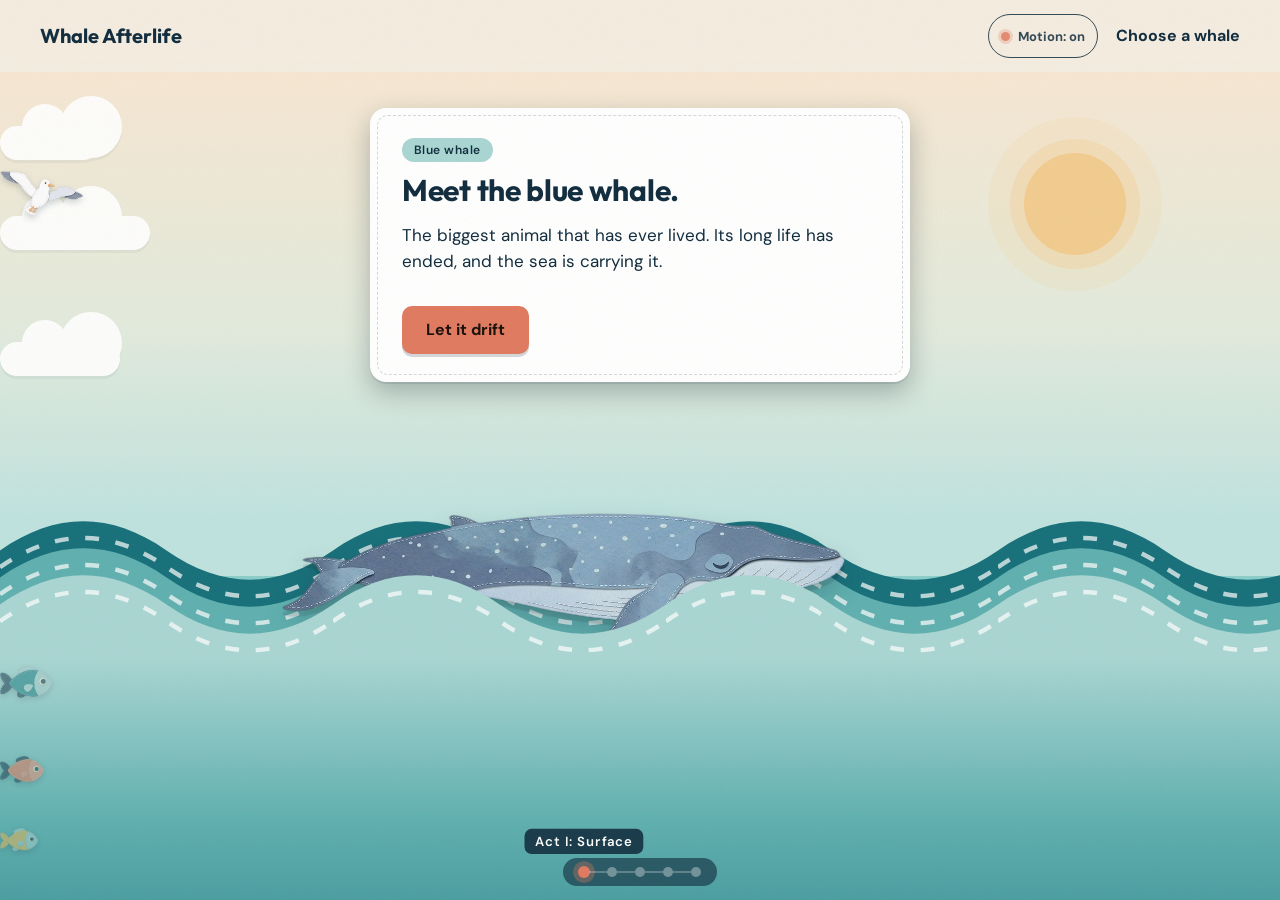
==== commit 7136578d: "Use 'it' for every whale instead of she/her Co-Authored-By: Claude Sonnet 5.5 <noreply@anthropic.com" ====
--- a/blue-whale.html
+++ b/blue-whale.html
@@ -4,7 +4,7 @@
   <meta charset="utf-8">
   <meta name="viewport" content="width=device-width, initial-scale=1">
   <title>Whale Afterlife · Blue whale</title>
-  <meta name="description" content="A gentle, paper-cut story about the blue whale: she does not sink, she puffs up, and her story can go two very different ways.">
+  <meta name="description" content="A gentle, paper-cut story about the blue whale: it does not sink, it puffs up, and its story can go two very different ways.">
   <meta name="theme-color" content="#F4EEE3">
   <link rel="icon" type="image/svg+xml" href="favicon.svg">
   <link rel="preconnect" href="https://fonts.googleapis.com">
@@ -67,7 +67,7 @@
       <img class="ak-log" data-sprite="driftwood" alt="">
     </div>
 
-    <!-- the whale, with the birds that visit her -->
+    <!-- the whale, with the birds that visit it -->
     <div class="bw-group" id="group">
       <img class="bw-whale" id="whale" data-sprite="blue-whale" alt="A blue whale floating at the surface" width="1093" height="285">
       <img class="bird bird--gull1" data-sprite="gull-sit" alt="">
@@ -106,53 +106,53 @@
       <div class="cap paper-card" data-step="0">
         <span class="chip">Blue whale</span>
         <h3>Meet the blue whale.</h3>
-        <p>The biggest animal that has ever lived. Her long life has ended, and the sea is carrying her.</p>
-        <button class="btn btn--accent" data-act="start">Let her drift</button>
+        <p>The biggest animal that has ever lived. Its long life has ended, and the sea is carrying it.</p>
+        <button class="btn btn--accent" data-act="start">Let it drift</button>
       </div>
       <div class="cap paper-card" data-step="1">
         <span class="chip">Doesn't sink</span>
-        <h3>She puffs up like a balloon.</h3>
-        <p>Gases make her body swell, so she floats for a long time instead of sinking.</p>
+        <h3>It puffs up like a balloon.</h3>
+        <p>Gases make its body swell, so it floats for a long time instead of sinking.</p>
         <button class="btn btn--accent" data-act="ask">What happens next?</button>
       </div>
       <div class="cap paper-card" data-step="2">
         <span class="chip">A floating feast</span>
         <h3>Guests from the sky and the sea.</h3>
-        <p>Gulls, an eagle and a raven land on her. Sharks and fish gather underneath. For them, she is a banquet.</p>
+        <p>Gulls, an eagle and a raven land on it. Sharks and fish gather underneath. For them, it is a banquet.</p>
         <button class="btn btn--accent" data-act="a2">And then?</button>
       </div>
       <div class="cap paper-card" data-step="3">
         <span class="chip">Nothing is wasted</span>
-        <h3>She feeds the whole sea.</h3>
-        <p>Everything she leaves behind becomes a meal for someone. Even the biggest goodbye feeds many.</p>
+        <h3>It feeds the whole sea.</h3>
+        <p>Everything it leaves behind becomes a meal for someone. Even the biggest goodbye feeds many.</p>
         <div class="rw-actions">
-          <button class="btn btn--accent" data-act="recap">Her story in short</button>
+          <button class="btn btn--accent" data-act="recap">Its story in short</button>
           <button class="btn btn--soft" data-act="shore2">Try the other way</button>
         </div>
       </div>
       <div class="cap paper-card" data-step="4">
         <span class="chip">Washed ashore</span>
-        <h3>The waves bring her to Alaska.</h3>
-        <p>She comes to rest on a quiet pebble beach, under snowy mountains.</p>
+        <h3>The waves bring it to Alaska.</h3>
+        <p>It comes to rest on a quiet pebble beach, under snowy mountains.</p>
         <button class="btn btn--accent" data-act="b2">Who comes to see?</button>
       </div>
       <div class="cap paper-card" data-step="5">
         <span class="chip">Curious visitors</span>
-        <h3>People come to see her.</h3>
+        <h3>People come to see it.</h3>
         <p>Not everyone gets to meet a whale this big. They bring binoculars, cameras and warm coats.</p>
         <button class="btn btn--accent" data-act="b3">And then?</button>
       </div>
       <div class="cap cap--quiet paper-card" data-step="6">
         <span class="chip">A careful crew</span>
-        <h3>She cannot stay on the beach.</h3>
-        <p>So a careful crew takes her away piece by piece and recycles what they can.</p>
+        <h3>It cannot stay on the beach.</h3>
+        <p>So a careful crew takes it away piece by piece and recycles what they can.</p>
       </div>
       <div class="cap paper-card" data-step="7">
         <span class="chip">The beach is quiet again</span>
         <h3>Nothing was wasted.</h3>
         <p>People remember the day they saw the biggest animal on Earth, and the beach is clean and calm.</p>
         <div class="rw-actions">
-          <button class="btn btn--accent" data-act="recap">Her story in short</button>
+          <button class="btn btn--accent" data-act="recap">Its story in short</button>
           <button class="btn btn--soft" data-act="animals2">Try the other way</button>
         </div>
       </div>
@@ -175,11 +175,11 @@
         <p class="muted">A floating whale does not stay alone for long.</p>
         <div class="options">
           <button class="option" data-act="animals">
-            <span class="option__title">Animals find her</span>
+            <span class="option__title">Animals find it</span>
             <span class="option__sub">Birds, sharks and fish</span>
           </button>
           <button class="option" data-act="shore">
-            <span class="option__title">The sea carries her ashore</span>
+            <span class="option__title">The sea carries it ashore</span>
             <span class="option__sub">To a beach in Alaska</span>
           </button>
         </div>
@@ -192,32 +192,32 @@
   <ol>
     <li><span>Act I: Surface</span></li>
     <li><span>Act II: Puffing up</span></li>
-    <li><span>Act III: Her path</span></li>
+    <li><span>Act III: Its path</span></li>
     <li><span>Act IV: Visitors</span></li>
     <li><span>Act V: The end</span></li>
   </ol>
 </nav>
 
 <!-- the ending: the whole story in short, in its own window -->
-<div class="modal" id="recapModal" role="dialog" aria-modal="true" aria-label="Her story, in short" hidden>
+<div class="modal" id="recapModal" role="dialog" aria-modal="true" aria-label="Its story, in short" hidden>
   <div class="modal__backdrop" data-close></div>
   <div class="modal__box">
     <button class="modal__close" type="button" data-close aria-label="Close">×</button>
     <div class="paper-card outro-card center">
-        <p class="eyebrow">Her story, in short</p>
+        <p class="eyebrow">Its story, in short</p>
         <h2>Two roads, and nothing is wasted.</h2>
-        <p>A blue whale does not sink at once. Gases lift her to the surface, and from there her story can go two ways.</p>
+        <p>A blue whale does not sink at once. Gases lift it to the surface, and from there its story can go two ways.</p>
         <p class="road">At sea</p>
         <ol class="timeline" aria-label="The road at sea">
-          <li><strong>Afloat</strong><span>Gases keep her at the surface</span></li>
+          <li><strong>Afloat</strong><span>Gases keep it at the surface</span></li>
           <li><strong>Guests</strong><span>Birds, sharks and fish come to feed</span></li>
-          <li><strong>Later</strong><span>When the gas is gone she sinks and keeps feeding the deep</span></li>
+          <li><strong>Later</strong><span>When the gas is gone it sinks and keeps feeding the deep</span></li>
         </ol>
         <p class="road">On the shore</p>
         <ol class="timeline" aria-label="The road to the shore">
-          <li><strong>Ashore</strong><span>The waves bring her to a quiet beach</span></li>
+          <li><strong>Ashore</strong><span>The waves bring it to a quiet beach</span></li>
           <li><strong>Visitors</strong><span>People come to see the biggest animal on Earth</span></li>
-          <li><strong>Crew</strong><span>Experts take her away piece by piece</span></li>
+          <li><strong>Crew</strong><span>Experts take it away piece by piece</span></li>
         </ol>
         <p class="thanks">Thank you, biggest friend.</p>
         <div class="outro-actions">
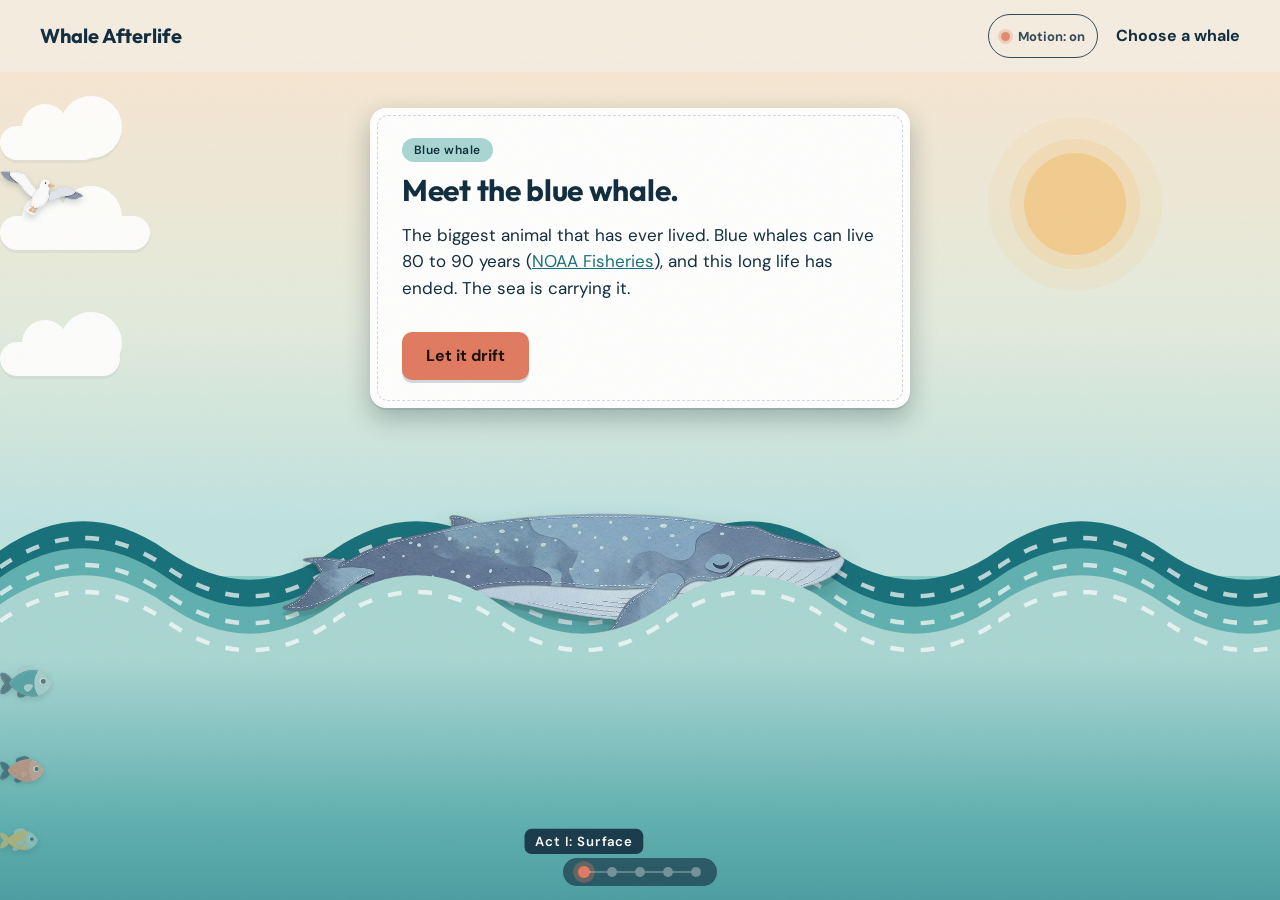
==== commit 797c4f15: "Blue whale: lifespan, months-long Alaska stranding with visitors, news sources Co-Authored-By: Claud" ====
--- a/blue-whale.html
+++ b/blue-whale.html
@@ -106,7 +106,7 @@
       <div class="cap paper-card" data-step="0">
         <span class="chip">Blue whale</span>
         <h3>Meet the blue whale.</h3>
-        <p>The biggest animal that has ever lived. Its long life has ended, and the sea is carrying it.</p>
+        <p>The biggest animal that has ever lived. Blue whales can live 80 to 90 years (<a href="https://www.fisheries.noaa.gov/species/blue-whale" target="_blank" rel="noopener">NOAA Fisheries</a>), and this long life has ended. The sea is carrying it.</p>
         <button class="btn btn--accent" data-act="start">Let it drift</button>
       </div>
       <div class="cap paper-card" data-step="1">
@@ -133,13 +133,13 @@
       <div class="cap paper-card" data-step="4">
         <span class="chip">Washed ashore</span>
         <h3>The waves bring it to Alaska.</h3>
-        <p>It comes to rest on a quiet pebble beach, under snowy mountains.</p>
+        <p>It comes to rest on a quiet pebble beach, under snowy mountains. This has happened in Alaska many times, to gray whales and fin whales too (<a href="https://www.alaskasnewssource.com/2026/06/30/whale-washes-ashore-anchor-point/" target="_blank" rel="noopener">Alaska's News Source</a>).</p>
         <button class="btn btn--accent" data-act="b2">Who comes to see?</button>
       </div>
       <div class="cap paper-card" data-step="5">
         <span class="chip">Curious visitors</span>
         <h3>People come to see it.</h3>
-        <p>Not everyone gets to meet a whale this big. They bring binoculars, cameras and warm coats.</p>
+        <p>Not everyone gets to meet a whale this big. It lies there for months, and visitors keep coming with binoculars, cameras and warm coats.</p>
         <button class="btn btn--accent" data-act="b3">And then?</button>
       </div>
       <div class="cap cap--quiet paper-card" data-step="6">
@@ -216,7 +216,7 @@
         <p class="road">On the shore</p>
         <ol class="timeline" aria-label="The road to the shore">
           <li><strong>Ashore</strong><span>The waves bring it to a quiet beach</span></li>
-          <li><strong>Visitors</strong><span>People come to see the biggest animal on Earth</span></li>
+          <li><strong>Visitors</strong><span>For months, people come to see the biggest animal on Earth</span></li>
           <li><strong>Crew</strong><span>Experts take it away piece by piece</span></li>
         </ol>
         <p class="thanks">Thank you, biggest friend.</p>
@@ -224,7 +224,7 @@
           <a class="btn btn--accent" href="index.html#choose">Choose another whale</a>
           <a class="btn btn--soft" href="blue-whale.html">Watch again</a>
         </div>
-        <p class="small">Want to read more? <a href="https://www.frontiersin.org/articles/10.3389/fmars.2020.00333/full" target="_blank" rel="noopener">Why dead whales float (Frontiers)</a> · <a href="https://www.livescience.com/59098-decomposed-sea-monster-just-a-whale.html" target="_blank" rel="noopener">Live Science</a> · <a href="https://www.fisheries.noaa.gov/feature-story/47-foot-fin-whale-found-washed-ashore-near-anchorage" target="_blank" rel="noopener">NOAA: a whale ashore near Anchorage</a> · <a href="https://adn.com/alaska-news/wildlife/2016/05/30/what-do-you-do-with-a-50-foot-long-whale-carcass-in-a-busy-harbor-town" target="_blank" rel="noopener">Anchorage Daily News</a></p>
+        <p class="small">Want to read more? <a href="https://www.frontiersin.org/articles/10.3389/fmars.2020.00333/full" target="_blank" rel="noopener">Why dead whales float (Frontiers)</a> · <a href="https://www.livescience.com/59098-decomposed-sea-monster-just-a-whale.html" target="_blank" rel="noopener">Live Science</a> · <a href="https://www.fisheries.noaa.gov/feature-story/47-foot-fin-whale-found-washed-ashore-near-anchorage" target="_blank" rel="noopener">NOAA: a whale ashore near Anchorage</a> · <a href="https://www.alaskasnewssource.com/2026/06/30/whale-washes-ashore-anchor-point/" target="_blank" rel="noopener">Alaska's News Source</a> · <a href="https://www.fisheries.noaa.gov/species/blue-whale" target="_blank" rel="noopener">NOAA: blue whale</a> · <a href="https://adn.com/alaska-news/wildlife/2016/05/30/what-do-you-do-with-a-50-foot-long-whale-carcass-in-a-busy-harbor-town" target="_blank" rel="noopener">Anchorage Daily News</a></p>
       </div>
   </div>
 </div>
--- a/styles.css
+++ b/styles.css
@@ -503,7 +503,7 @@
   translate: -50% -50%; animation: trailUp 1.3s ease-out forwards; }
 @keyframes trailUp { 0% { opacity: 0; transform: translate(0, 0) scale(.6); } 15% { opacity: 1; } 100% { opacity: 0; transform: translate(var(--dx, 0), -46px) scale(1.15); } }
 
-/* sand puff when she lands */
+/* sand puff when it lands */
 .puff { position: absolute; border-radius: 50%; pointer-events: none; opacity: 0;
   background: radial-gradient(circle at 40% 40%, rgba(236, 220, 186, .8), rgba(190, 166, 122, 0) 72%); animation: puffOut 1.9s ease-out forwards; }
 @keyframes puffOut { 0% { opacity: 0; transform: translate(0, 0) scale(.4); } 20% { opacity: .85; } 100% { opacity: 0; transform: translate(var(--dx), var(--dy)) scale(1.7); } }
--- a/right.css
+++ b/right.css
@@ -57,7 +57,7 @@
   animation: jellyBob 7s ease-in-out infinite; filter: drop-shadow(0 0 16px rgba(244, 166, 160, .4)); }
 .rw-jelly--2 { right: auto; left: 8%; top: calc(var(--wl) + 26vh); width: clamp(30px, 3.6vw, 60px); opacity: .7; animation-duration: 9s; animation-delay: -3s; }
 
-/* scene 1: she floats low in the water, the boat arrives */
+/* scene 1: it floats low in the water, the boat arrives */
 .rw-whale { position: absolute; left: 22vw; top: calc(var(--wl) - 6vh); width: min(36vw, 600px); height: auto; z-index: 2; cursor: pointer;
   filter: drop-shadow(0 6px 0 rgba(0, 0, 0, .1)) drop-shadow(0 12px 12px rgba(15, 43, 61, .22)); transform-origin: 50% 70%;
   animation: floatBob 5.5s ease-in-out infinite; }
--- a/blue.css
+++ b/blue.css
@@ -1,6 +1,6 @@
 /* ===== Blue whale page (builds on right.css: sky, sea, waves, captions, modal) ===== */
 
-/* the whale and the birds that perch on her */
+/* the whale and the birds that perch on it */
 .page-blue .rw { --wl: 60vh; }
 .bw-group { position: absolute; left: 22vw; top: calc(var(--wl) - 3vh); width: min(44vw, 720px); z-index: 2; --eat: -14;
   animation: floatBob 5.5s ease-in-out infinite; }
@@ -56,7 +56,7 @@
 .pp.in { scale: 1; }
 .tourist--1 { left: 5.5vw;  bottom: 11vh; width: 6.5vw; }
 .tourist--2 { left: 12vw; bottom: 8vh;  width: 6.5vw; }
-.tourist--3 { left: 19.5vw; bottom: 10vh; width: 6vw; }   /* the child stands left of the whale and points right, at her */
+.tourist--3 { left: 19.5vw; bottom: 10vh; width: 6vw; }   /* the child stands left of the whale and points right, at it */
 .tourist--4 { left: 89vw; bottom: 12vh; width: 6.5vw; }
 .crew-m--exc { left: 4.5vw;  bottom: 11vh; width: 16vw; }
 .crew-m--w1  { left: 19vw; bottom: 8vh;  width: 5vw; }
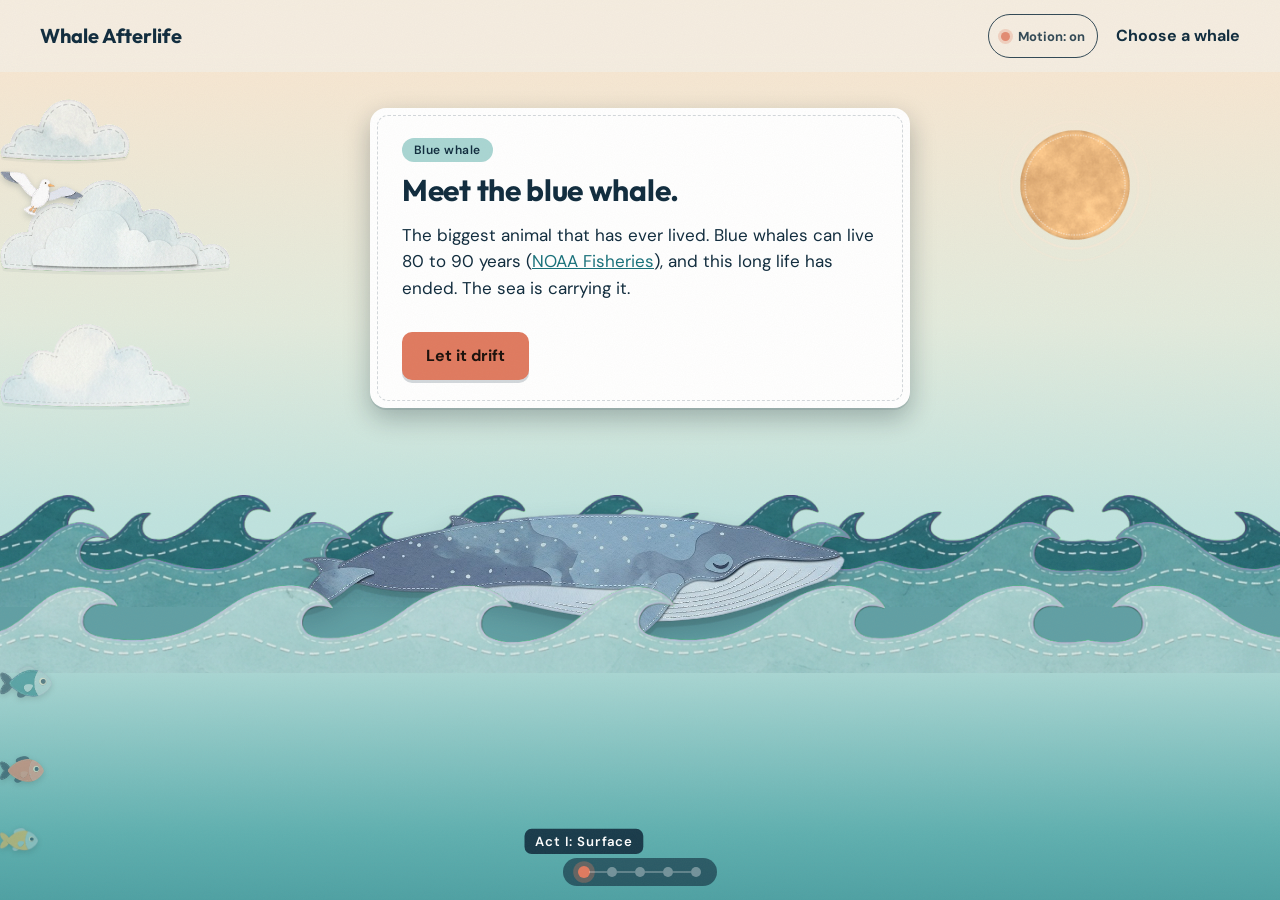
==== commit 994439dc: "Scenery as paper-cut sprites: sky, sun, clouds, wave and dune strips, research ship and scientists, " ====
--- a/blue-whale.html
+++ b/blue-whale.html
@@ -43,7 +43,7 @@
   <section class="rw" id="rw">
 
     <div class="rw-sky" aria-hidden="true">
-      <i class="sun"></i><i class="cloud cl1"></i><i class="cloud cl2"></i><i class="cloud cl3"></i>
+      <img class="sun" src="assets/sprites/sun.png" alt=""><img class="cloud cl1" src="assets/sprites/cloud-2.png" alt=""><img class="cloud cl2" src="assets/sprites/cloud-1.png" alt=""><img class="cloud cl3" src="assets/sprites/cloud-5.png" alt="">
       <img class="gull gull--fly" data-sprite="gull-fly" alt="">
     </div>
 
@@ -224,6 +224,7 @@
           <a class="btn btn--accent" href="index.html#choose">Choose another whale</a>
           <a class="btn btn--soft" href="blue-whale.html">Watch again</a>
         </div>
+        <p class="small">All stories are based on real events and published science: <a href="sources.html">all sources</a>.</p>
         <p class="small">Want to read more? <a href="https://www.frontiersin.org/articles/10.3389/fmars.2020.00333/full" target="_blank" rel="noopener">Why dead whales float (Frontiers)</a> · <a href="https://www.livescience.com/59098-decomposed-sea-monster-just-a-whale.html" target="_blank" rel="noopener">Live Science</a> · <a href="https://www.fisheries.noaa.gov/feature-story/47-foot-fin-whale-found-washed-ashore-near-anchorage" target="_blank" rel="noopener">NOAA: a whale ashore near Anchorage</a> · <a href="https://www.alaskasnewssource.com/2026/06/30/whale-washes-ashore-anchor-point/" target="_blank" rel="noopener">Alaska's News Source</a> · <a href="https://www.fisheries.noaa.gov/species/blue-whale" target="_blank" rel="noopener">NOAA: blue whale</a> · <a href="https://adn.com/alaska-news/wildlife/2016/05/30/what-do-you-do-with-a-50-foot-long-whale-carcass-in-a-busy-harbor-town" target="_blank" rel="noopener">Anchorage Daily News</a></p>
       </div>
   </div>
--- a/styles.css
+++ b/styles.css
@@ -134,7 +134,7 @@
 .hero { padding: calc(var(--nav-h) + 56px) 0 230px; background: var(--bg); position: relative; }
 .hero h1 { margin-bottom: 18px; }
 .lede { font-size: clamp(17px, 2vw, 20px); line-height: 1.65; color: var(--muted); max-width: 620px; margin-bottom: 44px; }
-.cards { display: grid; grid-template-columns: repeat(4, 1fr); gap: 24px; }
+.cards { display: grid; grid-template-columns: repeat(3, 1fr); gap: 24px; }
 .card {
   position: relative; background: var(--surface); border-radius: var(--r-lg); padding: 24px;
   box-shadow: var(--shadow-card); display: flex; flex-direction: column;
@@ -627,24 +627,20 @@
 .page-hub .nav.nav--solid { background: color-mix(in srgb, var(--nav-bg) 88%, transparent); -webkit-backdrop-filter: blur(10px); backdrop-filter: blur(10px); }
 .hub-sky { position: absolute; left: 0; right: 0; top: 0; height: 340px; z-index: 0; pointer-events: none; overflow: hidden;
   background: linear-gradient(#FCE6CF, rgba(252, 230, 207, 0)); }
-.hub-sky .sun { position: absolute; right: calc(max(var(--pad), (100vw - 1200px) / 2) - 16px); top: 2px; width: 78px; aspect-ratio: 1; border-radius: 50%; background: #F2CC8F;
-  box-shadow: 0 0 0 10px rgba(242, 204, 143, .35), 0 0 0 26px rgba(242, 204, 143, .16); animation: hubSun 7s ease-in-out infinite; }
-@keyframes hubSun { 50% { box-shadow: 0 0 0 15px rgba(242, 204, 143, .35), 0 0 0 34px rgba(242, 204, 143, .14); } }
-.hub-sky .cloud { position: absolute; left: 0; height: 30px; width: var(--w, 140px); border-radius: 30px; background: #fff; opacity: .95;
+.hub-sky .sun { position: absolute; right: 11vw; top: 64px; width: 120px; height: auto; animation: hubSun 9s ease-in-out infinite; }
+@keyframes hubSun { 50% { translate: 0 4px; rotate: 3deg; } }
+.hub-sky .cloud { position: absolute; left: 0; width: var(--w, 160px); height: auto; opacity: .96;
   animation: hubCloud var(--t, 90s) linear infinite; animation-delay: var(--d, 0s); filter: drop-shadow(0 3px 0 rgba(15, 43, 61, .06)); }
-.hub-sky .cloud::before, .hub-sky .cloud::after { content: ""; position: absolute; background: #fff; border-radius: 50%; }
-.hub-sky .cloud::before { width: 40px; height: 40px; left: 20px; top: -20px; }
-.hub-sky .cloud::after { width: 54px; height: 54px; left: 54px; top: -26px; }
-.hub-sky .cl1 { top: 40px; --w: 150px; --t: 100s; --d: -30s; }
-.hub-sky .cl2 { top: 118px; --w: 118px; --t: 80s; --d: -60s; }
-.hub-sky .cl3 { top: 76px; --w: 96px; --t: 120s; --d: -85s; }
+.hub-sky .cl1 { top: 36px; --w: 190px; --t: 100s; --d: -30s; }
+.hub-sky .cl2 { top: 112px; --w: 150px; --t: 80s; --d: -60s; }
+.hub-sky .cl3 { top: 70px; --w: 112px; --t: 120s; --d: -85s; }
 @keyframes hubCloud { from { translate: -20vw 0; } to { translate: 120vw 0; } }
 
 .footer--sea { position: relative; overflow: hidden; background: transparent; padding: 150px 24px 56px; }
 .footer--sea p { position: relative; z-index: 2; opacity: .95; font-size: 15px; letter-spacing: .01em; }
-.sea-wave { position: absolute; left: 0; right: 0; top: var(--top, 0); bottom: 0; --tw: clamp(220px, 24vw, 380px); --th: calc(var(--tw) / 3);
+.sea-wave { position: absolute; left: 0; right: 0; top: var(--top, 0); bottom: 0; --tw: clamp(1500px, 150vw, 2200px); --th: calc(var(--tw) / var(--ar, 26));
   background-repeat: repeat-x, no-repeat; background-size: var(--tw) var(--th), 100% 100%; background-position: 0 0, 0 calc(var(--th) - 2px);
-  animation: seaWave var(--t, 18s) linear infinite; }
+  animation: seaWave calc(var(--t, 18s) * 7) linear infinite; }
 @keyframes seaWave { from { background-position: 0 0, 0 calc(var(--th) - 2px); } to { background-position: calc(var(--tw) * -1) 0, 0 calc(var(--th) - 2px); } }
 .sea-wave--1 { --top: 0; --t: 26s; }
 .sea-wave--2 { --top: 26px; --t: 19s; }
@@ -659,3 +655,13 @@
 .stage-frame.shut .sf-drape { width: 50.4vw; }
 .stage-frame.shut .sf-drape--l { box-shadow: 6px 0 16px rgba(15, 43, 61, .25); }
 .stage-frame.shut .sf-drape--r { box-shadow: -6px 0 16px rgba(15, 43, 61, .25); }
+
+/* sources page */
+.page-sources .hero { min-height: 0; display: block; padding-bottom: 150px; }
+.page-sources .src { background: var(--card, #fff); border-radius: 14px; padding: 22px 26px; margin: 0 0 18px; max-width: 760px; box-shadow: 0 6px 18px rgba(15, 43, 61, .08); }
+.page-sources .src h2 { font-size: 24px; margin-bottom: 8px; }
+.page-sources .src ul { margin: 0; padding-left: 20px; }
+.page-sources .src li { margin: 6px 0; line-height: 1.5; }
+.page-sources .aside { margin: 28px 0 0; font-style: normal; }
+.sources-unlock { margin-top: 36px; max-width: 620px; }
+
--- a/right.css
+++ b/right.css
@@ -6,17 +6,13 @@
 
 /* sky */
 .rw-sky { position: absolute; inset: 0; z-index: 0; pointer-events: none; overflow: hidden; }
-.sun { position: absolute; right: 12%; top: 17%; width: clamp(64px, 8vw, 120px); aspect-ratio: 1; border-radius: 50%; background: #F2CC8F;
-  box-shadow: 0 0 0 14px rgba(242, 204, 143, .35), 0 0 0 36px rgba(242, 204, 143, .16); animation: sunPulse 7s ease-in-out infinite; }
-@keyframes sunPulse { 50% { box-shadow: 0 0 0 20px rgba(242, 204, 143, .35), 0 0 0 46px rgba(242, 204, 143, .14); } }
-.cloud { position: absolute; left: 0; height: 34px; width: var(--w, 140px); border-radius: 34px; background: #fff; opacity: .92;
+.sun { position: absolute; right: 10%; top: 12%; width: clamp(96px, 12vw, 190px); height: auto; animation: sunBob 9s ease-in-out infinite; }
+@keyframes sunBob { 50% { translate: 0 5px; rotate: 3deg; } }
+.cloud { position: absolute; left: 0; width: var(--w, 200px); height: auto; opacity: .95;
   animation: cloudDrift var(--t, 80s) linear infinite; animation-delay: var(--d, 0s); filter: drop-shadow(0 3px 0 rgba(15, 43, 61, .06)); }
-.cloud::before, .cloud::after { content: ""; position: absolute; background: #fff; border-radius: 50%; }
-.cloud::before { width: 46px; height: 46px; left: 22px; top: -22px; }
-.cloud::after { width: 62px; height: 62px; left: 60px; top: -30px; }
-.cl1 { top: 24%; --w: 150px; --t: 90s; --d: -20s; }
-.cl2 { top: 38%; --w: 120px; --t: 70s; --d: -50s; }
-.cl3 { top: 14%; --w: 100px; --t: 110s; --d: -70s; }
+.cl1 { top: 20%; --w: 230px; --t: 90s; --d: -20s; }
+.cl2 { top: 36%; --w: 190px; --t: 70s; --d: -50s; }
+.cl3 { top: 11%; --w: 130px; --t: 110s; --d: -70s; }
 @keyframes cloudDrift { from { translate: -20vw 0; } to { translate: 120vw 0; } }
 /* the gull sprite looks left, so it is mirrored to fly beak first */
 .gull--fly { position: absolute; left: 0; top: 19vh; width: clamp(48px, 6.5vw, 100px); height: auto; scale: -1 1;
@@ -36,18 +32,18 @@
 /* waves are fixed-size tiles that repeat sideways, so they never get squeezed or stretched.
    The tile image is set from JS; the fill under the crest is a plain colour. */
 .wave { position: absolute; left: 0; right: 0; top: var(--top); height: var(--h, 20vh);
-  --tw: clamp(240px, 26vw, 460px); --th: calc(var(--tw) / 3);
+  --tw: clamp(1700px, 170vw, 2600px); --th: calc(var(--tw) / var(--ar, 26));   /* the strip holds about a dozen crests */
   background-repeat: repeat-x, no-repeat;
   background-size: var(--tw) var(--th), 100% 100%;
   background-position: 0 0, 0 calc(var(--th) - 2px);
-  animation: waveBg var(--t, 16s) linear infinite; }
+  animation: waveBg calc(var(--t, 16s) * 7) linear infinite; }
 @keyframes waveBg {
   from { background-position: 0 0, 0 calc(var(--th) - 2px); }
   to   { background-position: calc(var(--tw) * -1) 0, 0 calc(var(--th) - 2px); }
 }
 .wave--b1 { --top: calc(var(--wl) - 5vh); --h: 22vh; --t: 26s; }
 .wave--b2 { --top: calc(var(--wl) - 2vh); --h: 20vh; --t: 18s; }
-.wave--f1 { --top: calc(var(--wl) + 1vh); --h: 100vh; --t: 13s; }
+.wave--f1 { --top: calc(var(--wl) + 5vh); --h: 100vh; --t: 13s; }
 .wave--far { --top: 41vh; --h: 12vh; --t: 20s; }
 .page-right .bubbles { top: var(--wl); z-index: 4; }
 
@@ -63,25 +59,27 @@
   animation: floatBob 5.5s ease-in-out infinite; }
 @keyframes floatBob { 0%, 100% { translate: 0 0; rotate: -.8deg; } 50% { translate: 0 -8px; rotate: .8deg; } }
 
-.rw-boat { position: absolute; left: 71vw; top: calc(var(--wl) - 19vh); width: min(25vw, 400px); z-index: 2; transform: translateX(62vw); animation: boatBob 4s ease-in-out infinite; }
+.rw-boat { position: absolute; left: 68vw; top: calc(var(--wl) - 19vh); width: min(30vw, 480px); z-index: 2; transform: translateX(62vw); animation: boatBob 4s ease-in-out infinite; }
 .rw-boat__hull { display: block; width: 100%; height: auto; position: relative; z-index: 2; filter: drop-shadow(0 6px 6px rgba(15, 43, 61, .28)); }
 @keyframes boatBob { 0%, 100% { translate: 0 0; rotate: -1.2deg; } 50% { translate: 0 -6px; rotate: 1.2deg; } }
 /* the crew stands on the deck: stern is low (69%), the bow rises to 58%; cut bottoms hide behind the hull */
 .crew { position: absolute; z-index: 1; height: auto; transform-origin: 50% 100%; scale: 0; cursor: pointer;
   transition: scale .5s cubic-bezier(.34, 1.56, .64, 1); filter: drop-shadow(0 3px 3px rgba(15, 43, 61, .25)); }
-.crew--1 { left: 3%;  bottom: 24%; width: 15%; }
-.crew--2 { left: 75%; bottom: 35%; width: 14%; }
-.crew--3 { left: 87%; bottom: 37%; width: 12.5%; }
+.crew--1 { left: 6%;  bottom: 41%; width: 6.6%; }
+.crew--2 { left: 15%; bottom: 40%; width: 6.8%; }
+.crew--3 { left: 25%; bottom: 39%; width: 6.8%; }
 .crew.in { scale: 1; }
 
 /* scene 2: the shore. Only the whale and a tent. One hard cut. */
 .rw--shore .rw-sea1, .rw--shore .rw-front1, .rw--shore .bubbles, .rw--shore .rw-boat { display: none; }
 .rw--shore .rw-shore, .rw--shore .rw-shore-front { display: block; }
-.dune { position: absolute; left: 0; width: 100%; display: block; filter: drop-shadow(0 -3px 5px rgba(15, 43, 61, .1)); }
-.dune--back { top: 52vh; height: 48vh; }
-.dune--mid { top: 62vh; height: 38vh; }
-.dune--front { top: 82vh; height: 18vh; }
-.rw-tent { position: absolute; left: 66vw; bottom: 37vh; width: clamp(110px, 15vw, 240px); height: auto; z-index: 3; filter: drop-shadow(0 6px 6px rgba(15, 43, 61, .22)); }
+.dune { position: absolute; left: 0; width: 100%; display: block; filter: drop-shadow(0 -3px 5px rgba(15, 43, 61, .1));
+  background-repeat: no-repeat; background-image: var(--dimg), linear-gradient(var(--dfill), var(--dfill));
+  background-size: 100% auto, 100% 100%; background-position: top, 0 calc(100vw / var(--dar) - 2px); }
+.dune--back { --dimg: url(assets/sprites/dune-far.png); --dfill: #E6D8B7; --dar: 10.69; top: 52vh; height: 48vh; }
+.dune--mid { --dimg: url(assets/sprites/dune-mid.png); --dfill: #D6C095; --dar: 10.39; top: 62vh; height: 38vh; }
+.dune--front { --dimg: url(assets/sprites/dune-near.png); --dfill: #BFA882; --dar: 10.68; top: 82vh; height: 18vh; }
+.rw-tent { display: none; position: absolute; left: 66vw; bottom: 37vh; width: clamp(110px, 15vw, 240px); height: auto; z-index: 3; filter: drop-shadow(0 6px 6px rgba(15, 43, 61, .22)); }
 .rw--shore .rw-whale { left: 24vw; top: 61vh; width: min(48vw, 790px); animation: none; rotate: -2deg; }
 
 .rw-hearts { position: absolute; left: 50vw; top: 58vh; z-index: 6; width: 0; height: 0; pointer-events: none; }
@@ -131,3 +129,15 @@
   .rw--shore .rw-whale { left: 36vw; top: 63vh; width: min(44vw, 720px); }
   .rw-tent { left: 70vw; }
 }
+
+/* the research camp on the beach */
+.camp { position: absolute; z-index: 3; height: auto; filter: drop-shadow(0 5px 5px rgba(15, 43, 61, .2)); }
+.camp--tripod { left: 6vw; bottom: 36vh; width: clamp(34px, 4.4vw, 70px); }
+.camp--pole { left: 12vw; bottom: 35vh; width: clamp(26px, 3.2vw, 52px); }
+.camp--tent { left: 60vw; bottom: 36vh; width: clamp(130px, 17vw, 270px); }
+.camp--table { left: 77vw; bottom: 35vh; width: clamp(110px, 14vw, 220px); }
+.camp--crates { left: 92vw; bottom: 35vh; width: clamp(40px, 5.2vw, 84px); }
+.camp--cooler { left: 80vw; bottom: 19vh; width: clamp(48px, 6vw, 96px); }
+.camp--chair { left: 88vw; bottom: 17vh; width: clamp(40px, 5vw, 80px); }
+.camp--cones { left: 4vw; bottom: 26vh; width: clamp(44px, 5.4vw, 86px); }
+@media (max-width: 640px) { .camp--tripod, .camp--pole, .camp--cones, .camp--crates, .camp--chair { display: none; } .camp--tent { left: 56vw; bottom: 36vh; width: 38vw; } .camp--table { left: 6vw; bottom: 26vh; width: 32vw; } .camp--cooler { left: 70vw; bottom: 24vh; width: 16vw; } }
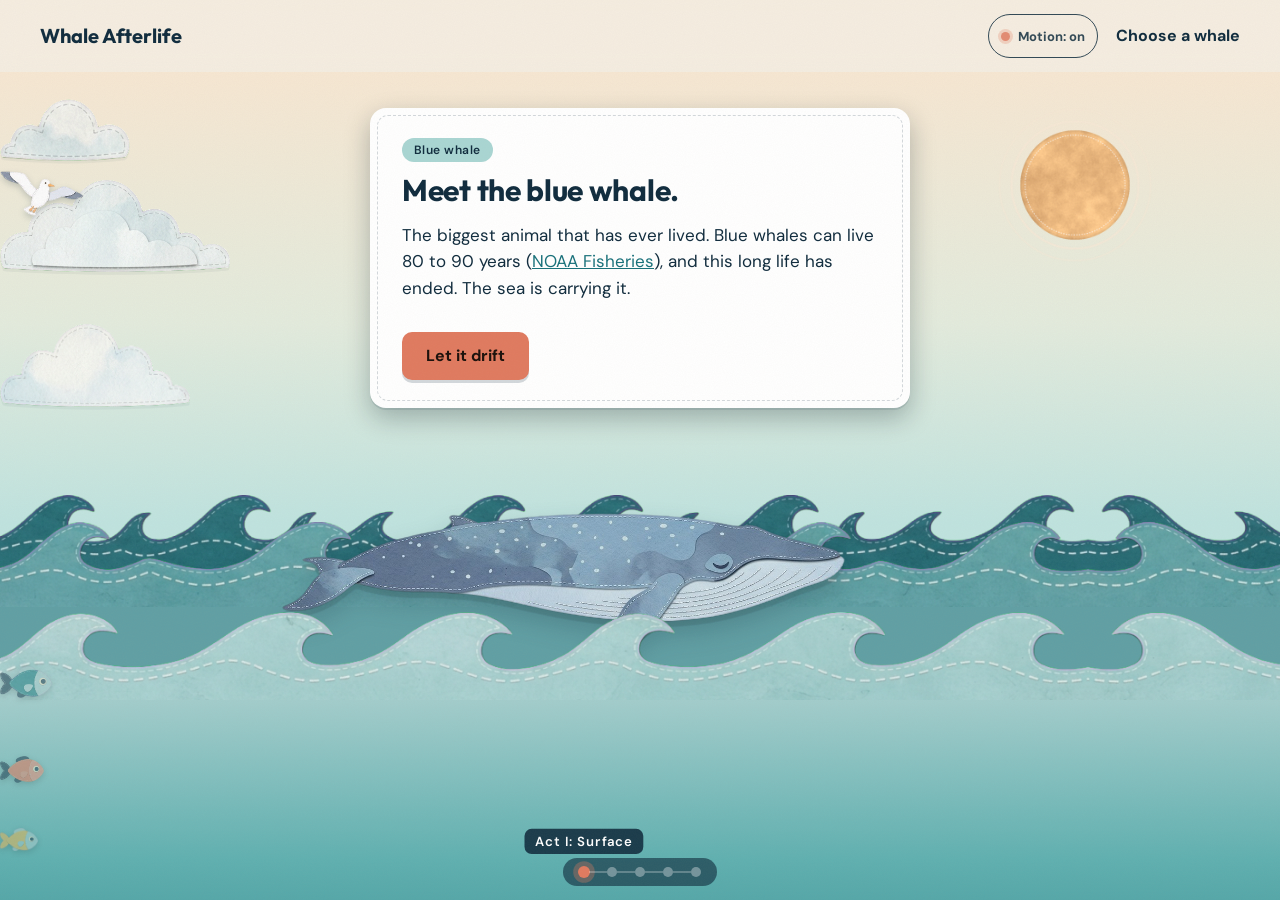
==== commit 3e43fafd: "Sprite audit fixes: front-wave seam, ship and whale water line, orca family and Solovki layout on de" ====
--- a/blue-whale.html
+++ b/blue-whale.html
@@ -77,7 +77,7 @@
     </div>
 
     <div class="rw-front1" aria-hidden="true">
-      <div class="wave wave--f1" data-wave="#A9D6D3" data-fill="linear-gradient(#A9D6D3 0, #5FB0B0 18vh, #16707A 50vh, #0F4A5C 100vh)"></div>
+      <div class="wave wave--f1" data-wave="#A9D6D3" data-fill="linear-gradient(#A3CDCC 0, #5FB0B0 18vh, #16707A 50vh, #0F4A5C 100vh)"></div>
       <img class="swimmer r" style="--y: calc(var(--wl) + 14vh); --t: 44s; --d: -10s; --w: 52px" data-sprite="fish-teal" alt="">
       <img class="swimmer l" style="--y: calc(var(--wl) + 24vh); --t: 56s; --d: -28s; --w: 44px" data-sprite="fish-coral" alt="">
       <img class="swimmer r" style="--y: calc(var(--wl) + 32vh); --t: 62s; --d: -40s; --w: 38px" data-sprite="fish-mustard" alt="">
--- a/right.css
+++ b/right.css
@@ -43,7 +43,7 @@
 }
 .wave--b1 { --top: calc(var(--wl) - 5vh); --h: 22vh; --t: 26s; }
 .wave--b2 { --top: calc(var(--wl) - 2vh); --h: 20vh; --t: 18s; }
-.wave--f1 { --top: calc(var(--wl) + 5vh); --h: 100vh; --t: 13s; }
+.wave--f1 { --top: calc(var(--wl) + 8vh); --h: 100vh; --t: 13s; }
 .wave--far { --top: 41vh; --h: 12vh; --t: 20s; }
 .page-right .bubbles { top: var(--wl); z-index: 4; }
 
@@ -59,7 +59,7 @@
   animation: floatBob 5.5s ease-in-out infinite; }
 @keyframes floatBob { 0%, 100% { translate: 0 0; rotate: -.8deg; } 50% { translate: 0 -8px; rotate: .8deg; } }
 
-.rw-boat { position: absolute; left: 68vw; top: calc(var(--wl) - 19vh); width: min(30vw, 480px); z-index: 2; transform: translateX(62vw); animation: boatBob 4s ease-in-out infinite; }
+.rw-boat { position: absolute; left: 68vw; top: calc(var(--wl) - 14vh); width: min(30vw, 480px); z-index: 2; transform: translateX(62vw); animation: boatBob 4s ease-in-out infinite; }
 .rw-boat__hull { display: block; width: 100%; height: auto; position: relative; z-index: 2; filter: drop-shadow(0 6px 6px rgba(15, 43, 61, .28)); }
 @keyframes boatBob { 0%, 100% { translate: 0 0; rotate: -1.2deg; } 50% { translate: 0 -6px; rotate: 1.2deg; } }
 /* the crew stands on the deck: stern is low (69%), the bow rises to 58%; cut bottoms hide behind the hull */
@@ -140,4 +140,4 @@
 .camp--cooler { left: 80vw; bottom: 19vh; width: clamp(48px, 6vw, 96px); }
 .camp--chair { left: 88vw; bottom: 17vh; width: clamp(40px, 5vw, 80px); }
 .camp--cones { left: 4vw; bottom: 26vh; width: clamp(44px, 5.4vw, 86px); }
-@media (max-width: 640px) { .camp--tripod, .camp--pole, .camp--cones, .camp--crates, .camp--chair { display: none; } .camp--tent { left: 56vw; bottom: 36vh; width: 38vw; } .camp--table { left: 6vw; bottom: 26vh; width: 32vw; } .camp--cooler { left: 70vw; bottom: 24vh; width: 16vw; } }
+@media (max-width: 640px) { .camp--tripod, .camp--pole, .camp--cones, .camp--crates, .camp--chair { display: none; } .camp--tent { left: 52vw; bottom: 40vh; width: 40vw; } .camp--table { left: 2vw; bottom: 38vh; width: 34vw; } .camp--cooler { left: 76vw; bottom: 10vh; width: 16vw; } }
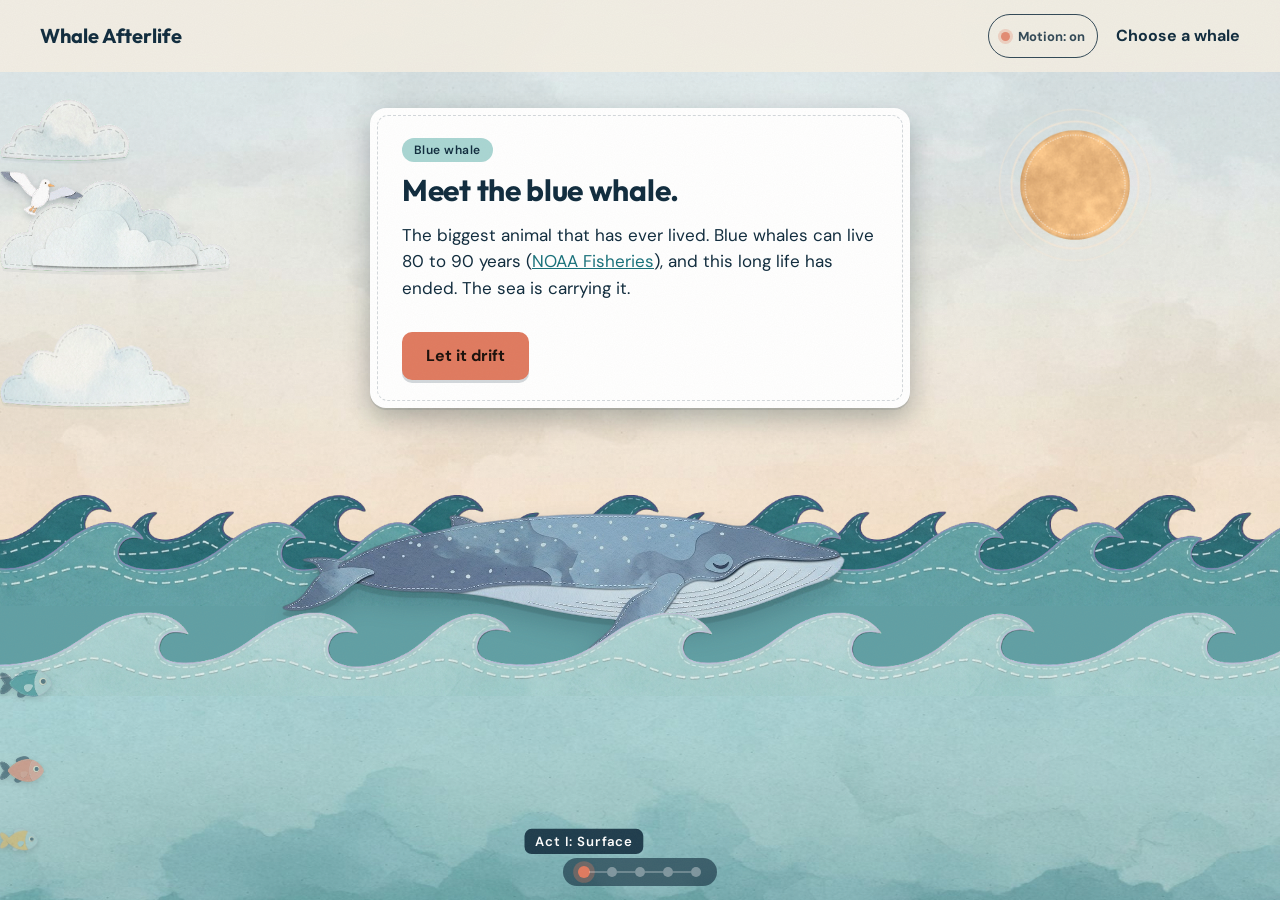
==== commit 25a1f08a: "Paper textures for sky, water (surface to deep), sand dunes, pebble ground and seafloor instead of f" ====
--- a/blue-whale.html
+++ b/blue-whale.html
@@ -77,7 +77,7 @@
     </div>
 
     <div class="rw-front1" aria-hidden="true">
-      <div class="wave wave--f1" data-wave="#A9D6D3" data-fill="linear-gradient(#A3CDCC 0, #5FB0B0 18vh, #16707A 50vh, #0F4A5C 100vh)"></div>
+      <div class="wave wave--f1" data-wave="#A9D6D3" data-fill="url(assets/sprites/bg-water.jpg)"></div>
       <img class="swimmer r" style="--y: calc(var(--wl) + 14vh); --t: 44s; --d: -10s; --w: 52px" data-sprite="fish-teal" alt="">
       <img class="swimmer l" style="--y: calc(var(--wl) + 24vh); --t: 56s; --d: -28s; --w: 44px" data-sprite="fish-coral" alt="">
       <img class="swimmer r" style="--y: calc(var(--wl) + 32vh); --t: 62s; --d: -40s; --w: 38px" data-sprite="fish-mustard" alt="">
--- a/styles.css
+++ b/styles.css
@@ -160,11 +160,11 @@
 .story > section > .stage { z-index: 2; }
 
 /* per-section gradient pieces so colours run continuously and sections can unlock later */
-.s-surface { background: linear-gradient(#A9D6D3 0, #8CCFCB 100%); padding: 110px 0 120px; }
-.s-descent { background: linear-gradient(#8CCFCB 0, #2F8E96 38%, #16707A 55%, #0F4A5C 82%, #0F3A4E 100%); }
+.s-surface { background: url(assets/sprites/bg-water.jpg) top / 100% 900% no-repeat, linear-gradient(#A9D6D3 0, #8CCFCB 100%); padding: 110px 0 120px; }
+.s-descent { background: url(assets/sprites/bg-water.jpg) top / 100% 100% no-repeat, linear-gradient(#8CCFCB 0, #2F8E96 38%, #16707A 55%, #0F4A5C 82%, #0F3A4E 100%); }
 .s-choices { background: linear-gradient(#0F3A4E 0, #0F2B3D 100%); padding: 110px 0 140px; }
-.s-feast { background: linear-gradient(#0F2B3D 0, #0B2231 100%); }
-.s-cave { background: linear-gradient(#0B2231 0, #0A1E2C 100%); }
+.s-feast { background: linear-gradient(rgba(11, 30, 44, .5), rgba(11, 30, 44, .5)) bottom / 100% 14vh no-repeat, url(assets/sprites/bg-seafloor.jpg) bottom / 100% 14vh no-repeat, linear-gradient(#0F2B3D 0, #0B2231 100%); }
+.s-cave { background: linear-gradient(rgba(11, 30, 44, .5), rgba(11, 30, 44, .5)) bottom / 100% 14vh no-repeat, url(assets/sprites/bg-seafloor.jpg) bottom / 100% 14vh no-repeat, linear-gradient(#0B2231 0, #0A1E2C 100%); }
 .s-outro { background: #0A1E2C; padding: 100px 0 140px; }
 .gated { display: none; }
 body.unlocked .gate-feast, body.cave-open .gate-cave, body.finished .gate-outro { display: block; }
@@ -626,7 +626,8 @@
 .page-hub .nav { background: transparent; -webkit-backdrop-filter: none; backdrop-filter: none; }
 .page-hub .nav.nav--solid { background: color-mix(in srgb, var(--nav-bg) 88%, transparent); -webkit-backdrop-filter: blur(10px); backdrop-filter: blur(10px); }
 .hub-sky { position: absolute; left: 0; right: 0; top: 0; height: 340px; z-index: 0; pointer-events: none; overflow: hidden;
-  background: linear-gradient(#FCE6CF, rgba(252, 230, 207, 0)); }
+  background: none; }
+.hub-sky::before { content: ""; position: absolute; inset: 0; background: url(assets/sprites/bg-sky.jpg) top / 100% auto no-repeat; -webkit-mask-image: linear-gradient(#000 35%, transparent); mask-image: linear-gradient(#000 35%, transparent); }
 .hub-sky .sun { position: absolute; right: 11vw; top: 64px; width: 120px; height: auto; animation: hubSun 9s ease-in-out infinite; }
 @keyframes hubSun { 50% { translate: 0 4px; rotate: 3deg; } }
 .hub-sky .cloud { position: absolute; left: 0; width: var(--w, 160px); height: auto; opacity: .96;
@@ -638,10 +639,10 @@
 
 .footer--sea { position: relative; overflow: hidden; background: transparent; padding: 150px 24px 56px; }
 .footer--sea p { position: relative; z-index: 2; opacity: .95; font-size: 15px; letter-spacing: .01em; }
-.sea-wave { position: absolute; left: 0; right: 0; top: var(--top, 0); bottom: 0; --tw: clamp(1500px, 150vw, 2200px); --th: calc(var(--tw) / var(--ar, 26));
+.sea-wave { position: absolute; left: 0; right: 0; top: var(--top, 0); bottom: 0; --th: clamp(80px, 7vw, 120px); --tw: calc(var(--th) * var(--ar, 8));
   background-repeat: repeat-x, no-repeat; background-size: var(--tw) var(--th), 100% 100%; background-position: 0 0, 0 calc(var(--th) - 2px);
-  animation: seaWave calc(var(--t, 18s) * 7) linear infinite; }
-@keyframes seaWave { from { background-position: 0 0, 0 calc(var(--th) - 2px); } to { background-position: calc(var(--tw) * -1) 0, 0 calc(var(--th) - 2px); } }
+  animation: seaWave calc(var(--t, 18s) * 2.2) linear infinite; }
+@keyframes seaWave { from { background-position: calc(var(--tw) * -1) 0, 0 calc(var(--th) - 2px); } to { background-position: 0 0, 0 calc(var(--th) - 2px); } }
 .sea-wave--1 { --top: 0; --t: 26s; }
 .sea-wave--2 { --top: 26px; --t: 19s; }
 .sea-wave--3 { --top: 56px; --t: 14s; }
--- a/right.css
+++ b/right.css
@@ -2,7 +2,7 @@
 body.page-right { background: #F4EEE3; }
 
 .rw { position: relative; height: 100vh; height: 100dvh; overflow: hidden;
-  background: linear-gradient(#FCE6CF 0, #E3EBDD 36%, #BFE3DF 58%); }
+  background: url(assets/sprites/bg-sky.jpg) top / 100% 64% no-repeat, linear-gradient(#FCE6CF 0, #E3EBDD 36%, #BFE3DF 58%); }
 
 /* sky */
 .rw-sky { position: absolute; inset: 0; z-index: 0; pointer-events: none; overflow: hidden; }
@@ -26,20 +26,21 @@
 .rw-shore { z-index: 1; }
 .rw-shore-front { z-index: 3; }
 .rw { --wl: 57vh; }   /* the waterline: everything in scene 1 is placed relative to it */
-.rw-sea { position: absolute; left: 0; right: 0; top: calc(var(--wl) + 4vh); bottom: 0; background: linear-gradient(#8CCFCB, #4AA3A6 22%, #16707A 55%, #0F4A5C 100%); }
-.rw-sea--far { top: 44vh; bottom: auto; height: 16vh; background: linear-gradient(#8CCFCB, #5FB0B0); }
+.rw-sea { position: absolute; left: 0; right: 0; top: calc(var(--wl) + 4vh); bottom: 0; background: url(assets/sprites/bg-water.jpg) top / 100% 100% no-repeat, linear-gradient(#8CCFCB, #4AA3A6 22%, #16707A 55%, #0F4A5C 100%); }
+.rw-sea--far { top: 44vh; bottom: auto; height: 16vh; background: url(assets/sprites/bg-water.jpg) 0 14% / 100% 650% no-repeat, #5F9FA4; }
 
 /* waves are fixed-size tiles that repeat sideways, so they never get squeezed or stretched.
    The tile image is set from JS; the fill under the crest is a plain colour. */
 .wave { position: absolute; left: 0; right: 0; top: var(--top); height: var(--h, 20vh);
-  --tw: clamp(1700px, 170vw, 2600px); --th: calc(var(--tw) / var(--ar, 26));   /* the strip holds about a dozen crests */
+  --th: clamp(70px, 6.6vw, 110px); --tw: calc(var(--th) * var(--ar, 8));   /* one tile holds a few crests, all curling the same way */
   background-repeat: repeat-x, no-repeat;
   background-size: var(--tw) var(--th), 100% 100%;
   background-position: 0 0, 0 calc(var(--th) - 2px);
-  animation: waveBg calc(var(--t, 16s) * 7) linear infinite; }
+  animation: waveBg calc(var(--t, 16s) * 2.2) linear infinite; }
+/* the crests curl to the right, so the waves travel to the right */
 @keyframes waveBg {
-  from { background-position: 0 0, 0 calc(var(--th) - 2px); }
-  to   { background-position: calc(var(--tw) * -1) 0, 0 calc(var(--th) - 2px); }
+  from { background-position: calc(var(--tw) * -1) 0, 0 calc(var(--th) - 2px); }
+  to   { background-position: 0 0, 0 calc(var(--th) - 2px); }
 }
 .wave--b1 { --top: calc(var(--wl) - 5vh); --h: 22vh; --t: 26s; }
 .wave--b2 { --top: calc(var(--wl) - 2vh); --h: 20vh; --t: 18s; }
@@ -74,11 +75,11 @@
 .rw--shore .rw-sea1, .rw--shore .rw-front1, .rw--shore .bubbles, .rw--shore .rw-boat { display: none; }
 .rw--shore .rw-shore, .rw--shore .rw-shore-front { display: block; }
 .dune { position: absolute; left: 0; width: 100%; display: block; filter: drop-shadow(0 -3px 5px rgba(15, 43, 61, .1));
-  background-repeat: no-repeat; background-image: var(--dimg), linear-gradient(var(--dfill), var(--dfill));
-  background-size: 100% auto, 100% 100%; background-position: top, 0 calc(100vw / var(--dar) - 2px); }
-.dune--back { --dimg: url(assets/sprites/dune-far.png); --dfill: #E6D8B7; --dar: 10.69; top: 52vh; height: 48vh; }
-.dune--mid { --dimg: url(assets/sprites/dune-mid.png); --dfill: #D6C095; --dar: 10.39; top: 62vh; height: 38vh; }
-.dune--front { --dimg: url(assets/sprites/dune-near.png); --dfill: #BFA882; --dar: 10.68; top: 82vh; height: 18vh; }
+  background-repeat: no-repeat; background-color: var(--dfill); background-image: var(--dimg), url(assets/sprites/bg-sand.jpg);
+  background-size: 100% auto, 100% 100%; background-position: top, 0 calc(100vw / var(--dar) - 2px); background-blend-mode: normal, soft-light; }
+.dune--back { --dimg: url(assets/sprites/dune-far.png); --dfill: #E6D8B7; --dar: 7.75; top: 52vh; height: 48vh; }
+.dune--mid { --dimg: url(assets/sprites/dune-mid.png); --dfill: #D6C095; --dar: 7.53; top: 62vh; height: 38vh; }
+.dune--front { --dimg: url(assets/sprites/dune-near.png); --dfill: #BFA882; --dar: 7.74; top: 82vh; height: 18vh; }
 .rw-tent { display: none; position: absolute; left: 66vw; bottom: 37vh; width: clamp(110px, 15vw, 240px); height: auto; z-index: 3; filter: drop-shadow(0 6px 6px rgba(15, 43, 61, .22)); }
 .rw--shore .rw-whale { left: 24vw; top: 61vh; width: min(48vw, 790px); animation: none; rotate: -2deg; }
 
@@ -133,11 +134,8 @@
 /* the research camp on the beach */
 .camp { position: absolute; z-index: 3; height: auto; filter: drop-shadow(0 5px 5px rgba(15, 43, 61, .2)); }
 .camp--tripod { left: 6vw; bottom: 36vh; width: clamp(34px, 4.4vw, 70px); }
-.camp--pole { left: 12vw; bottom: 35vh; width: clamp(26px, 3.2vw, 52px); }
-.camp--tent { left: 60vw; bottom: 36vh; width: clamp(130px, 17vw, 270px); }
 .camp--table { left: 77vw; bottom: 35vh; width: clamp(110px, 14vw, 220px); }
 .camp--crates { left: 92vw; bottom: 35vh; width: clamp(40px, 5.2vw, 84px); }
 .camp--cooler { left: 80vw; bottom: 19vh; width: clamp(48px, 6vw, 96px); }
-.camp--chair { left: 88vw; bottom: 17vh; width: clamp(40px, 5vw, 80px); }
 .camp--cones { left: 4vw; bottom: 26vh; width: clamp(44px, 5.4vw, 86px); }
-@media (max-width: 640px) { .camp--tripod, .camp--pole, .camp--cones, .camp--crates, .camp--chair { display: none; } .camp--tent { left: 52vw; bottom: 40vh; width: 40vw; } .camp--table { left: 2vw; bottom: 38vh; width: 34vw; } .camp--cooler { left: 76vw; bottom: 10vh; width: 16vw; } }
+@media (max-width: 640px) { .camp--tripod, .camp--cones, .camp--crates { display: none; } .camp--table { left: 2vw; bottom: 38vh; width: 34vw; } .camp--cooler { left: 76vw; bottom: 10vh; width: 16vw; } }
--- a/blue.css
+++ b/blue.css
@@ -41,7 +41,7 @@
 .ak--sea { top: 50vh; height: 26vh; background-image: url("assets/sprites/sea-arctic-tile.png"); }
 .ak--beach { top: 66vh; height: 24vh; background-image: url("assets/sprites/beach-pebbles-tile.png");
   -webkit-mask-image: linear-gradient(#000 72%, transparent 100%); mask-image: linear-gradient(#000 72%, transparent 100%); }   /* the pebbles fade into the ground, no hard seam */
-.ak-fill { position: absolute; left: 0; right: 0; top: 80vh; bottom: 0; background: linear-gradient(#AEB6BC, #A3ACB2); }   /* sits under the pebble strip, whose soft lower edge melts into it */
+.ak-fill { position: absolute; left: 0; right: 0; top: 80vh; bottom: 0; background: url(assets/sprites/bg-pebbles.jpg) top / 100% 100% no-repeat, linear-gradient(#AEB6BC, #A3ACB2); }   /* sits under the pebble strip, whose soft lower edge melts into it */
 .ak-berg { position: absolute; left: 68vw; top: 49vh; width: clamp(40px, 7vw, 110px); height: auto; filter: drop-shadow(0 4px 4px rgba(15, 43, 61, .2)); }
 .ak-log { position: absolute; left: 3.5vw; bottom: 3vh; width: clamp(70px, 11vw, 170px); height: auto; filter: drop-shadow(0 4px 4px rgba(15, 43, 61, .25)); }
 
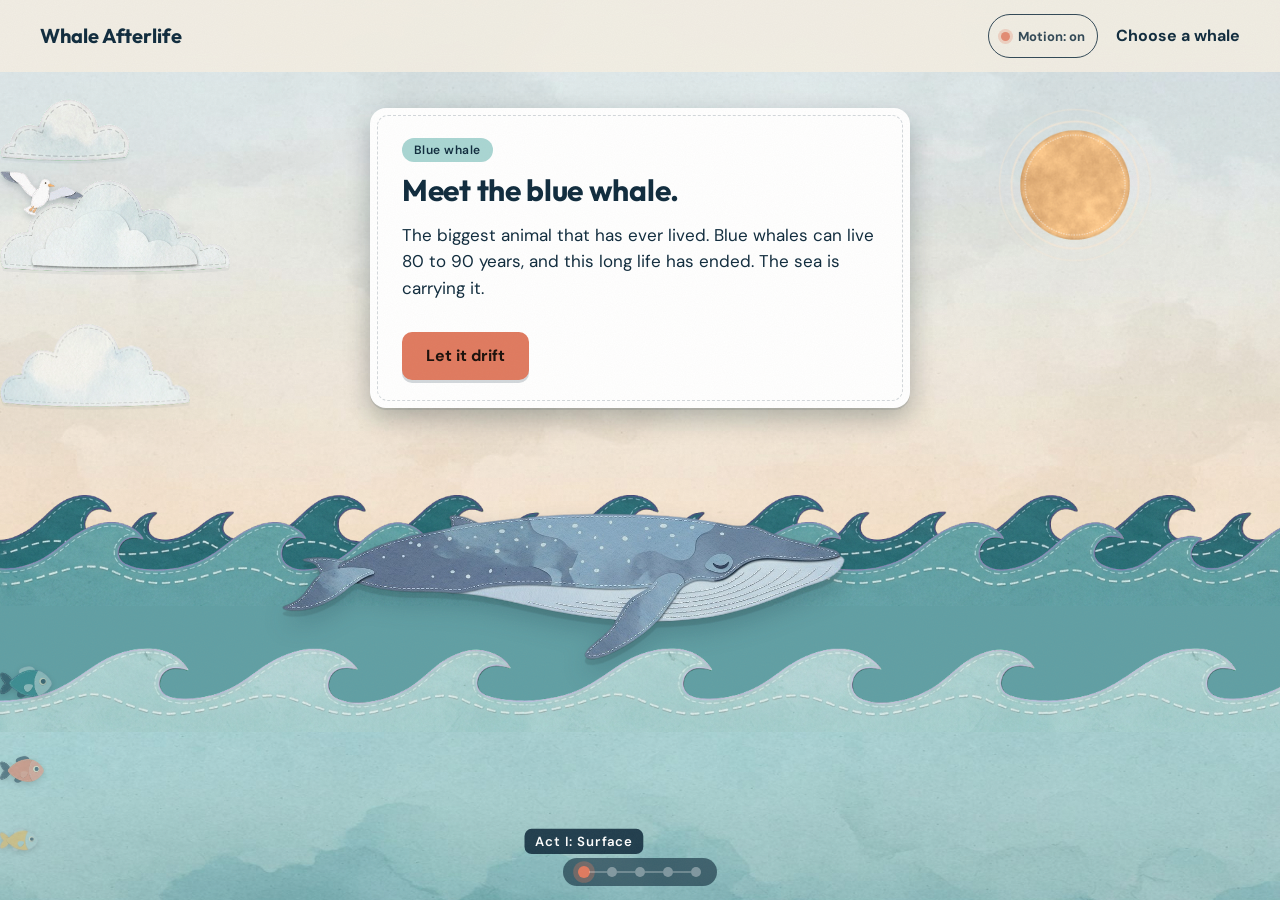
==== commit 01414497: "Text pass: ecotype wording, sources moved off the story text onto the sources page, side scroll hint" ====
--- a/blue-whale.html
+++ b/blue-whale.html
@@ -106,7 +106,7 @@
       <div class="cap paper-card" data-step="0">
         <span class="chip">Blue whale</span>
         <h3>Meet the blue whale.</h3>
-        <p>The biggest animal that has ever lived. Blue whales can live 80 to 90 years (<a href="https://www.fisheries.noaa.gov/species/blue-whale" target="_blank" rel="noopener">NOAA Fisheries</a>), and this long life has ended. The sea is carrying it.</p>
+        <p>The biggest animal that has ever lived. Blue whales can live 80 to 90 years, and this long life has ended. The sea is carrying it.</p>
         <button class="btn btn--accent" data-act="start">Let it drift</button>
       </div>
       <div class="cap paper-card" data-step="1">
@@ -133,7 +133,7 @@
       <div class="cap paper-card" data-step="4">
         <span class="chip">Washed ashore</span>
         <h3>The waves bring it to Alaska.</h3>
-        <p>It comes to rest on a quiet pebble beach, under snowy mountains. This has happened in Alaska many times, to gray whales and fin whales too (<a href="https://www.alaskasnewssource.com/2026/06/30/whale-washes-ashore-anchor-point/" target="_blank" rel="noopener">Alaska's News Source</a>).</p>
+        <p>It comes to rest on a quiet pebble beach, under snowy mountains. This has happened in Alaska many times, to gray whales and fin whales too.</p>
         <button class="btn btn--accent" data-act="b2">Who comes to see?</button>
       </div>
       <div class="cap paper-card" data-step="5">
@@ -224,8 +224,7 @@
           <a class="btn btn--accent" href="index.html#choose">Choose another whale</a>
           <a class="btn btn--soft" href="blue-whale.html">Watch again</a>
         </div>
-        <p class="small">All stories are based on real events and published science: <a href="sources.html">all sources</a>.</p>
-        <p class="small">Want to read more? <a href="https://www.frontiersin.org/articles/10.3389/fmars.2020.00333/full" target="_blank" rel="noopener">Why dead whales float (Frontiers)</a> · <a href="https://www.livescience.com/59098-decomposed-sea-monster-just-a-whale.html" target="_blank" rel="noopener">Live Science</a> · <a href="https://www.fisheries.noaa.gov/feature-story/47-foot-fin-whale-found-washed-ashore-near-anchorage" target="_blank" rel="noopener">NOAA: a whale ashore near Anchorage</a> · <a href="https://www.alaskasnewssource.com/2026/06/30/whale-washes-ashore-anchor-point/" target="_blank" rel="noopener">Alaska's News Source</a> · <a href="https://www.fisheries.noaa.gov/species/blue-whale" target="_blank" rel="noopener">NOAA: blue whale</a> · <a href="https://adn.com/alaska-news/wildlife/2016/05/30/what-do-you-do-with-a-50-foot-long-whale-carcass-in-a-busy-harbor-town" target="_blank" rel="noopener">Anchorage Daily News</a></p>
+        <p class="small">Based on real events and published science. <a href="sources.html">All sources</a></p>
       </div>
   </div>
 </div>
--- a/styles.css
+++ b/styles.css
@@ -666,3 +666,12 @@
 .page-sources .aside { margin: 28px 0 0; font-style: normal; }
 .sources-unlock { margin-top: 36px; max-width: 620px; }
 
+
+/* a quiet side hint for the scroll-driven part of the fin whale story */
+.scroll-hint { position: fixed; left: 14px; top: 50%; translate: 0 -50%; z-index: 40; display: flex; flex-direction: column; align-items: center; gap: 10px;
+  color: var(--primary); font: 700 12px/1 var(--font-body); letter-spacing: .16em; text-transform: uppercase; opacity: 0; pointer-events: none; transition: opacity .5s ease; }
+.scroll-hint.show { opacity: .8; }
+.scroll-hint span { writing-mode: vertical-rl; rotate: 180deg; }
+.scroll-hint i { font-style: normal; font-size: 18px; animation: nudge 1.8s ease-in-out infinite; }
+body.in-story .scroll-hint { color: #fff; }
+@media (max-width: 640px) { .scroll-hint { left: 6px; font-size: 10px; } }
--- a/right.css
+++ b/right.css
@@ -27,7 +27,6 @@
 .rw-shore-front { z-index: 3; }
 .rw { --wl: 57vh; }   /* the waterline: everything in scene 1 is placed relative to it */
 .rw-sea { position: absolute; left: 0; right: 0; top: calc(var(--wl) + 4vh); bottom: 0; background: url(assets/sprites/bg-water.jpg) top / 100% 100% no-repeat, linear-gradient(#8CCFCB, #4AA3A6 22%, #16707A 55%, #0F4A5C 100%); }
-.rw-sea--far { top: 44vh; bottom: auto; height: 16vh; background: url(assets/sprites/bg-water.jpg) 0 14% / 100% 650% no-repeat, #5F9FA4; }
 
 /* waves are fixed-size tiles that repeat sideways, so they never get squeezed or stretched.
    The tile image is set from JS; the fill under the crest is a plain colour. */
@@ -44,8 +43,7 @@
 }
 .wave--b1 { --top: calc(var(--wl) - 5vh); --h: 22vh; --t: 26s; }
 .wave--b2 { --top: calc(var(--wl) - 2vh); --h: 20vh; --t: 18s; }
-.wave--f1 { --top: calc(var(--wl) + 8vh); --h: 100vh; --t: 13s; }
-.wave--far { --top: 41vh; --h: 12vh; --t: 20s; }
+.wave--f1 { --top: calc(var(--wl) + 12vh); --h: 100vh; --t: 13s; }
 .page-right .bubbles { top: var(--wl); z-index: 4; }
 
 /* life in the deep water, so the lower part of the scene is never empty */
@@ -74,14 +72,23 @@
 /* scene 2: the shore. Only the whale and a tent. One hard cut. */
 .rw--shore .rw-sea1, .rw--shore .rw-front1, .rw--shore .bubbles, .rw--shore .rw-boat { display: none; }
 .rw--shore .rw-shore, .rw--shore .rw-shore-front { display: block; }
-.dune { position: absolute; left: 0; width: 100%; display: block; filter: drop-shadow(0 -3px 5px rgba(15, 43, 61, .1));
-  background-repeat: no-repeat; background-color: var(--dfill); background-image: var(--dimg), url(assets/sprites/bg-sand.jpg);
-  background-size: 100% auto, 100% 100%; background-position: top, 0 calc(100vw / var(--dar) - 2px); background-blend-mode: normal, soft-light; }
-.dune--back { --dimg: url(assets/sprites/dune-far.png); --dfill: #E6D8B7; --dar: 7.75; top: 52vh; height: 48vh; }
-.dune--mid { --dimg: url(assets/sprites/dune-mid.png); --dfill: #D6C095; --dar: 7.53; top: 62vh; height: 38vh; }
-.dune--front { --dimg: url(assets/sprites/dune-near.png); --dfill: #BFA882; --dar: 7.74; top: 82vh; height: 18vh; }
+/* ---- the shore is one stack of layers measured in the same unit (--u), so no seam can open on any screen:
+   backdrop (stands behind the water) > sea with waves > back dune > mid dune > front dune. Each layer starts a little
+   inside the one behind it, and the sprites carry their own paper body all the way down. ---- */
+.rw { --u: max(1vw, .85vh); --hz: 38vh; }   /* --u scales the scene to cover the screen; --hz is where the sea starts */
+.sh-water { position: absolute; left: 0; right: 0; top: var(--hz); bottom: 0; --tw: calc(var(--u) * 58);
+  background: url(assets/sprites/wave-shore.png) 0 0 / var(--tw) auto repeat-x, linear-gradient(#5E9EA3, #5E9EA3) 0 calc(var(--u) * 7) / 100% 100% no-repeat; animation: shoreWave 90s linear infinite; }
+@keyframes shoreWave { from { background-position: calc(var(--tw) * -1) 0, 0 calc(var(--u) * 7); } to { background-position: 0 0, 0 calc(var(--u) * 7); } }   /* the crests curl right, the sea drifts right */
+.dune { position: absolute; left: 0; right: 0; height: 100vh; display: block; filter: drop-shadow(0 -3px 5px rgba(15, 43, 61, .1));
+  background-repeat: no-repeat; background-image: var(--dimg), url(assets/sprites/bg-sand.jpg), linear-gradient(var(--dfill), var(--dfill));
+  background-size: calc(var(--u) * 100) auto, 100% 100%, 100% 100%; background-position: center top, 0 calc(var(--u) * 79), 0 calc(var(--u) * 79); background-blend-mode: normal, soft-light, normal; }   /* below the sprite: the sand colour with the paper texture on tall screens */
+.dune--back { --dimg: url(assets/sprites/dune-far.png); --dfill: #E5D7B6; top: calc(var(--hz) + var(--u) * 7); }
+.dune--mid { --dimg: url(assets/sprites/dune-mid.png); --dfill: #D5BF95; top: calc(var(--hz) + var(--u) * 14); }
+.dune--front { --dimg: url(assets/sprites/dune-near.png); --dfill: #BEA680; top: calc(var(--hz) + var(--u) * 22); }
 .rw-tent { display: none; position: absolute; left: 66vw; bottom: 37vh; width: clamp(110px, 15vw, 240px); height: auto; z-index: 3; filter: drop-shadow(0 6px 6px rgba(15, 43, 61, .22)); }
-.rw--shore .rw-whale { left: 24vw; top: 61vh; width: min(48vw, 790px); animation: none; rotate: -2deg; }
+.rw { --war: 2.44; }   /* whale sprite aspect ratio, so its height can be capped by the screen height */
+/* golden rule: the whale is the centre of the story. On the shore it stands in front of every prop, person and dune, centred and never cropped */
+.rw--shore .rw-whale { left: 0; right: 0; margin-inline: auto; top: auto; bottom: 8vh; width: min(48vw, 790px, calc(44vh * var(--war))); animation: none; rotate: -2deg; z-index: 6; }
 
 .rw-hearts { position: absolute; left: 50vw; top: 58vh; z-index: 6; width: 0; height: 0; pointer-events: none; }
 .rw-hearts i { position: absolute; left: calc(var(--x, 0) * 1px); bottom: 0; font-style: normal; font-size: var(--s, 22px); line-height: 1; color: #F4A6A0; opacity: 0; }
@@ -114,7 +121,7 @@
   .rw-boat { width: min(42vw, 330px); left: 54vw; top: calc(var(--wl) - 7vh); }
 }
 @media (max-width: 640px) {
-  .rw--shore .rw-whale { left: 5vw; top: 63vh; width: 90vw; }
+  .rw--shore .rw-whale { width: 90vw; bottom: 9vh; }
   .rw-tent { left: 58vw; bottom: 36vh; width: 30vw; }   /* below the caption card, above the whale */
   .rw-hearts { left: 50vw; top: 60vh; }
 }
@@ -127,15 +134,18 @@
   .rw-caps .cap p { font-size: 14.5px; line-height: 1.5; }
   .rw-whale { left: 40vw; top: 45vh; width: min(29vw, 520px); }
   .rw-boat { left: 72vw; width: min(24vw, 360px); }
-  .rw--shore .rw-whale { left: 36vw; top: 63vh; width: min(44vw, 720px); }
+  .rw--shore .rw-whale { width: min(44vw, 720px, calc(44vh * var(--war))); }
   .rw-tent { left: 70vw; }
 }
 
 /* the research camp on the beach */
 .camp { position: absolute; z-index: 3; height: auto; filter: drop-shadow(0 5px 5px rgba(15, 43, 61, .2)); }
-.camp--tripod { left: 6vw; bottom: 36vh; width: clamp(34px, 4.4vw, 70px); }
-.camp--table { left: 77vw; bottom: 35vh; width: clamp(110px, 14vw, 220px); }
-.camp--crates { left: 92vw; bottom: 35vh; width: clamp(40px, 5.2vw, 84px); }
-.camp--cooler { left: 80vw; bottom: 19vh; width: clamp(48px, 6vw, 96px); }
-.camp--cones { left: 4vw; bottom: 26vh; width: clamp(44px, 5.4vw, 86px); }
-@media (max-width: 640px) { .camp--tripod, .camp--cones, .camp--crates { display: none; } .camp--table { left: 2vw; bottom: 38vh; width: 34vw; } .camp--cooler { left: 76vw; bottom: 10vh; width: 16vw; } }
+.camp--tripod { left: 6vw; bottom: calc(100vh - var(--hz) - var(--u) * 17); width: clamp(34px, 4.4vw, 70px); }
+.camp--table { left: 77vw; bottom: calc(100vh - var(--hz) - var(--u) * 16); width: clamp(110px, 14vw, 220px); }
+.camp--crates { left: 92vw; bottom: calc(100vh - var(--hz) - var(--u) * 16); width: clamp(40px, 5.2vw, 84px); }
+.camp--cooler { left: 82vw; bottom: calc(100vh - var(--hz) - var(--u) * 26); width: clamp(48px, 6vw, 96px); }
+.camp--cones { left: 4vw; bottom: calc(100vh - var(--hz) - var(--u) * 25); width: clamp(44px, 5.4vw, 86px); }
+@media (max-width: 640px) { .camp--tripod, .camp--cones, .camp--crates { display: none; } .camp--table { left: 3vw; width: 34vw; } .camp--cooler { left: 74vw; width: 16vw; } }
+
+/* tall screens: the whale is big, the story is about it */
+@media (max-aspect-ratio: 1/1) { .rw--shore .rw-whale { width: min(90vw, 780px); bottom: 10vh; } }
--- a/blue.css
+++ b/blue.css
@@ -91,3 +91,6 @@
   .bw-group { left: 40vw; top: calc(var(--wl) - 11vh); width: min(32vw, 520px); }
   .rw--ak .bw-group { left: 38vw; top: 60vh; width: min(42vw, 700px); }
 }
+
+/* tall screens: the whale is the story, so it takes most of the width */
+@media (max-aspect-ratio: 1/1) and (min-width: 641px) { .rw--ak .bw-group { left: 6vw; top: 58vh; width: 88vw; } }
